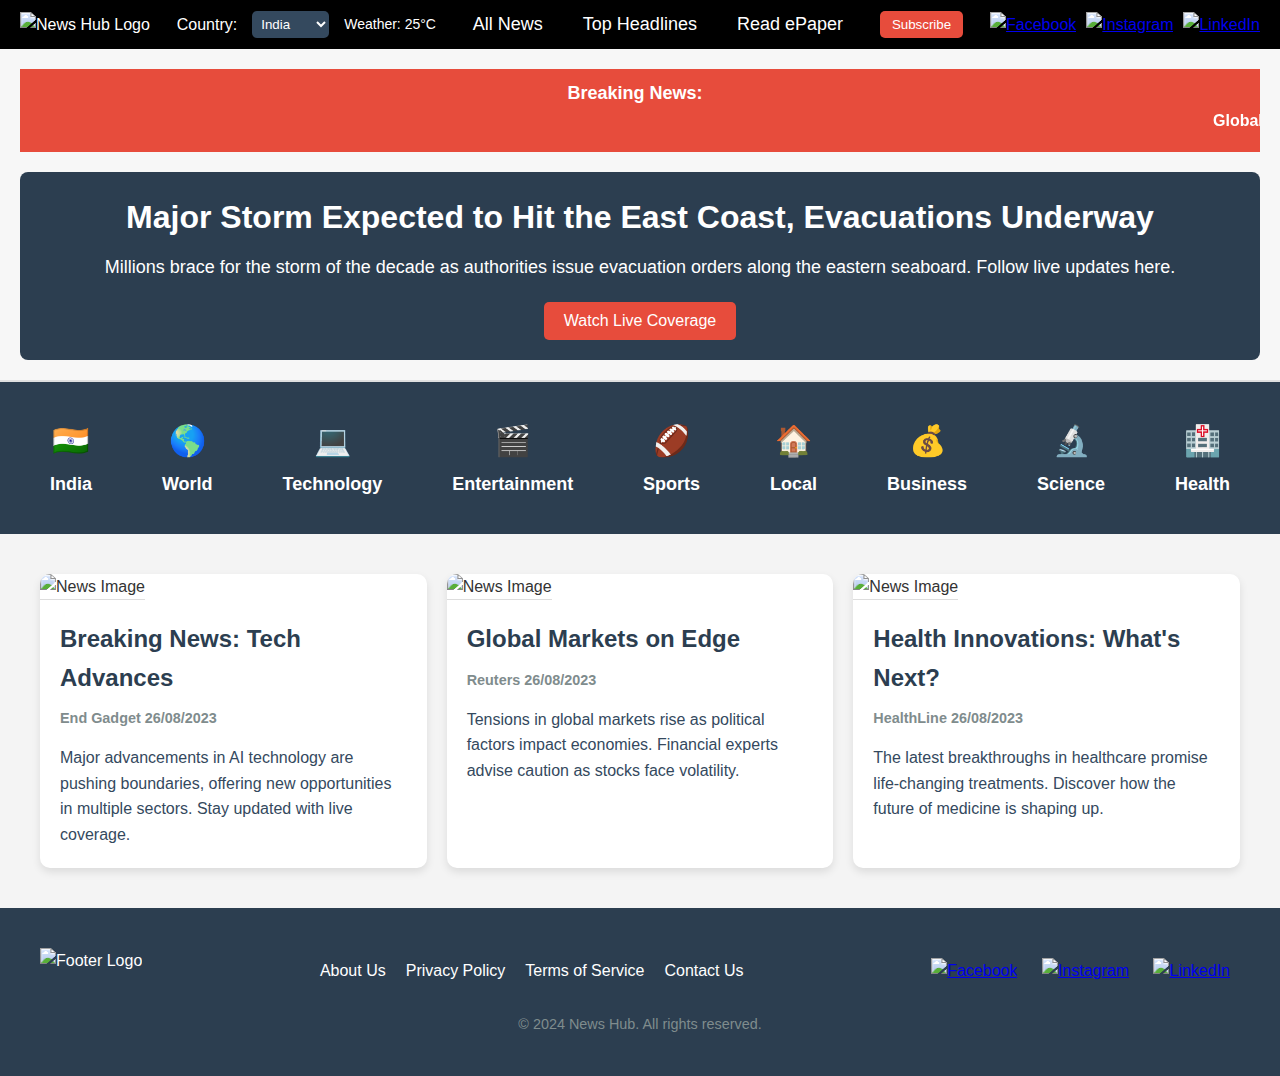
==== index.html @ 766882e4 "Add files via upload" ====
<!DOCTYPE html>
<html lang="en">
  <head>
    <meta charset="UTF-8" />
    <meta name="viewport" content="width=device-width, initial-scale=1.0" />
    <title>News Hub</title>
    <link rel="stylesheet" href="style.css" />
  </head>
  <body>
    <header>
      <nav class="top-nav">
        <!-- Logo -->
        <div id="logo">
          <img src="assets/logo.png" alt="News Hub Logo" />
        </div>

        <!-- Country selection & Weather report -->
        <div class="user-options">
          <label for="country-select">Country:</label>
          <select id="country-select">
            <option value="IN">India</option>
            <option value="US">USA</option>
            <option value="UK">UK</option>
            <option value="CA">Canada</option>
          </select>
          <div id="weather-report">Weather: 25°C</div>
        </div>

        <!-- Center navigation -->
        <div class="center-nav">
          <ul>
            <li><a href="#">All News</a></li>
            <li><a href="#">Top Headlines</a></li>
            <li><a href="#">Read ePaper</a></li>
          </ul>
        </div>

        <!-- Subscribe button -->
        <div class="right-nav">
          <button class="subscribe-btn">Subscribe</button>
        </div>

        <!-- Social media icons -->
        <div class="social-icons">
          <a href="https://www.facebook.com/TimesofIndia?mibextid=ZbWKwL"
            ><img src="assets/facebook.png" alt="Facebook"
          /></a>
          <a
            href="https://www.instagram.com/timesofindia?igsh=MXEzYms4enljZ3I1aA=="
            ><img src="assets/instagram-logo.svg" alt="Instagram"
          /></a>
          <a href="https://www.linkedin.com/company/timesofindia/"
            ><img src="assets/linkedin-logo.svg" alt="LinkedIn"
          /></a>
        </div>
      </nav>
    </header>

    <section class="headline-section">
      <div class="breaking-news">
        <span>Breaking News:</span>
        <marquee behavior="scroll" direction="left"
          >Global markets are on edge as international tensions rise. Stay tuned
          for the latest updates!</marquee
        >
      </div>

      <div class="featured-headline">
        <h1>
          Major Storm Expected to Hit the East Coast, Evacuations Underway
        </h1>
        <p>
          Millions brace for the storm of the decade as authorities issue
          evacuation orders along the eastern seaboard. Follow live updates
          here.
        </p>
        <button class="live-news-btn">Watch Live Coverage</button>
      </div>
    </section>

    <nav class="secondary-nav">
      <ul>
        <li>
          <a href="#"><span class="icon">&#x1F1EE;&#x1F1F3;</span> India</a>
        </li>
        <li>
          <a href="#"><span class="icon">&#x1F30E;</span> World</a>
        </li>
        <li>
          <a href="#"><span class="icon">&#x1F4BB;</span> Technology</a>
        </li>
        <li>
          <a href="#"><span class="icon">&#x1F3AC;</span> Entertainment</a>
        </li>
        <li>
          <a href="#"><span class="icon">&#x1F3C8;</span> Sports</a>
        </li>
        <li>
          <a href="#"><span class="icon">&#x1F3E0;</span> Local</a>
        </li>
        <li>
          <a href="#"><span class="icon">&#x1F4B0;</span> Business</a>
        </li>
        <li>
          <a href="#"><span class="icon">&#x1F52C;</span> Science</a>
        </li>
        <li>
          <a href="#"><span class="icon">&#x1F3E5;</span> Health</a>
        </li>
      </ul>
    </nav>

    <main class="news-section">
      <div class="cards-container">
        <div class="card">
          <div class="card-header">
            <img src="https://via.placeholder.com/400x200" alt="News Image" />
          </div>
          <div class="card-content">
            <h3 class="news-title">Breaking News: Tech Advances</h3>
            <h6 class="news-source">End Gadget 26/08/2023</h6>
            <p class="news-desc">
              Major advancements in AI technology are pushing boundaries,
              offering new opportunities in multiple sectors. Stay updated with
              live coverage.
            </p>
          </div>
        </div>

        <div class="card">
          <div class="card-header">
            <img src="https://via.placeholder.com/400x200" alt="News Image" />
          </div>
          <div class="card-content">
            <h3 class="news-title">Global Markets on Edge</h3>
            <h6 class="news-source">Reuters 26/08/2023</h6>
            <p class="news-desc">
              Tensions in global markets rise as political factors impact
              economies. Financial experts advise caution as stocks face
              volatility.
            </p>
          </div>
        </div>

        <div class="card">
          <div class="card-header">
            <img src="https://via.placeholder.com/400x200" alt="News Image" />
          </div>
          <div class="card-content">
            <h3 class="news-title">Health Innovations: What's Next?</h3>
            <h6 class="news-source">HealthLine 26/08/2023</h6>
            <p class="news-desc">
              The latest breakthroughs in healthcare promise life-changing
              treatments. Discover how the future of medicine is shaping up.
            </p>
          </div>
        </div>
      </div>
    </main>

    <!-- Footer Section -->
    <footer class="footer">
      <div class="footer-content">
        <div class="footer-logo">
          <img src="assets/footer logo.jpg" alt="Footer Logo" />
        </div>

        <div class="footer-links">
          <ul>
            <li><a href="#">About Us</a></li>
            <li><a href="#">Privacy Policy</a></li>
            <li><a href="#">Terms of Service</a></li>
            <li><a href="#">Contact Us</a></li>
          </ul>
        </div>

        <div class="footer-social">
          <a href="https://www.facebook.com/TimesofIndia?mibextid=ZbWKwL"
            ><img src="assets/facebook.png" alt="Facebook"
          /></a>
          <a
            href="https://www.instagram.com/timesofindia?igsh=MXEzYms4enljZ3I1aA=="
            ><img src="assets/instagram-logo.svg" alt="Instagram"
          /></a>
          <a href="https://www.linkedin.com/company/timesofindia/"
            ><img src="assets/linkedin-logo.svg" alt="LinkedIn"
          /></a>
        </div>
      </div>

      <div class="footer-bottom">
        <p>&copy; 2024 News Hub. All rights reserved.</p>
      </div>
    </footer>
  </body>
</html>
---- style.css ----
* {
    margin: 0;
    padding: 0;
    box-sizing: border-box;
}

body {
    font-family: Arial, sans-serif;
    background-color: #f4f4f4;
    color: #333;
    line-height: 1.6;
}
  .top-nav {
    display: flex;
    justify-content: space-between;
    align-items: center;
    background-color: black; /* Dark background for top navbar */
    padding: 10px 20px;
    color: white;
  }
  
  #logo img {
    height: 80px; /* Enlarge the logo */
    width: auto;
  }
  
  /* Country Selection & Weather */
  .user-options {
    display: flex;
    align-items: center;
    gap: 15px;
  }
  
  .user-options select {
    background-color: #34495e;
    color: white;
    border: none;
    padding: 5px;
    border-radius: 5px;
  }
  
  #weather-report {
    font-size: 14px;
  }
  
  /* Center Navigation */
  .center-nav ul {
    display: flex;
    list-style-type: none;
    gap: 20px;
  }
  
  .center-nav ul li a {
    color: white;
    text-decoration: none;
    padding: 5px 10px;
  }
  
  .center-nav ul li a:hover {
    background-color: #1abc9c;
    border-radius: 5px;
  }
  
  /* Subscribe Button */
  .right-nav .subscribe-btn {
    background-color: #e74c3c;
    border: none;
    color: white;
    padding: 6px 12px;
    border-radius: 5px;
    cursor: pointer;
  }
  
  .right-nav .subscribe-btn:hover {
    background-color: #c0392b;
  }
  
  /* Social Media Icons */
  .social-icons {
    display: flex;
    gap: 10px;
  }
  
  .social-icons a img {
    height: 25px;
    width: 25px;
  }
  
  .social-icons a:hover img {
    opacity: 0.8;
  }
  

.center-nav ul {
    list-style: none;
    display: flex;
    gap: 20px;
}

.center-nav ul li a {
    color: white;
    text-decoration: none;
    font-size: 18px;
}

.center-nav ul li a:hover {
    text-decoration: underline;
}

/* Headline Section */
.headline-section {
    padding: 20px;
    background-color: #f7f7f7;
    border-bottom: 2px solid #e0e0e0;
    text-align: center;
}

/* Breaking News Ticker */
.breaking-news {
    background-color: #E74C3C;
    color: white;
    padding: 10px 0;
    font-size: 18px;
    font-weight: bold;
}

.breaking-news span {
    margin-right: 10px;
}

.breaking-news marquee {
    font-size: 16px;
}

/* Featured Headline */
.featured-headline {
    margin-top: 20px;
    padding: 20px;
    background-color: #2C3E50;
    color: white;
    border-radius: 8px;
}

.featured-headline h1 {
    font-size: 32px;
    margin-bottom: 10px;
}

.featured-headline p {
    font-size: 18px;
    margin-bottom: 20px;
}

.live-news-btn {
    background-color: #E74C3C;
    border: none;
    color: white;
    padding: 10px 20px;
    font-size: 16px;
    border-radius: 5px;
    cursor: pointer;
}

.live-news-btn:hover {
    background-color: #C0392B;
}


/* Secondary Navigation */
.secondary-nav {
    background-color: #2C3E50;
    padding: 15px;
    text-align: center;
}

.secondary-nav ul {
    list-style-type: none;
    display: flex;
    justify-content: space-around;
    flex-wrap: wrap; /* Wrap the menu items for responsiveness */
    padding: 0;
    margin: 0;
}

.secondary-nav ul li {
    margin: 10px 20px;
}

.secondary-nav ul li a {
    text-decoration: none;
    color: white;
    font-size: 18px;
    font-weight: bold;
    display: flex;
    flex-direction: column;
    align-items: center;
    transition: color 0.3s ease;
    padding: 10px;
    border-radius: 8px;
}

.secondary-nav ul li a:hover {
    background-color: #34495E;
    color: #1ABC9C;
}

.secondary-nav ul li .icon {
    font-size: 30px;
    margin-bottom: 5px;
}

/* Responsive Styling for Smaller Screens */
@media (max-width: 768px) {
    .secondary-nav ul {
        flex-direction: column;
    }

    .secondary-nav ul li {
        margin: 15px 0;
    }
}


/* News Section */
.news-section {
    padding: 40px;
    background-color: #f4f4f4;
}

.cards-container {
    display: grid;
    grid-template-columns: repeat(auto-fit, minmax(300px, 1fr));
    gap: 20px;
}

.card {
    background-color: white;
    border-radius: 10px;
    overflow: hidden;
    box-shadow: 0 4px 8px rgba(0, 0, 0, 0.1);
    transition: transform 0.3s ease, box-shadow 0.3s ease;
}

.card:hover {
    transform: scale(1.05);
    box-shadow: 0 8px 16px rgba(0, 0, 0, 0.2);
}

.card-header img {
    width: 100%;
    height: auto;
    border-bottom: 1px solid #ddd;
}

.card-content {
    padding: 20px;
}

.news-title {
    font-size: 1.5rem;
    color: #2C3E50;
    margin-bottom: 10px;
}

.news-source {
    font-size: 0.9rem;
    color: #7f8c8d;
    margin-bottom: 15px;
}

.news-desc {
    font-size: 1rem;
    color: #34495e;
}

/* Footer Section */
.footer {
    background-color: #2C3E50;
    color: white;
    padding: 40px 20px;
    text-align: center;
}

.footer-content {
    display: flex;
    flex-wrap: wrap;
    justify-content: space-between;
    align-items: center;
    max-width: 1200px;
    margin: 0 auto;
}

.footer-logo img {
    height: 50px;
    margin-bottom: 20px;
}

.footer-links ul {
    list-style: none;
    padding: 0;
    display: flex;
    gap: 20px;
}

.footer-links ul li a {
    color: white;
    text-decoration: none;
    transition: color 0.3s ease;
}

.footer-links ul li a:hover {
    color: #1ABC9C;
}

.footer-social a img {
    width: 30px;
    margin: 0 10px;
    transition: opacity 0.3s ease;
}

.footer-social a:hover img {
    opacity: 0.7;
}

.footer-bottom {
    margin-top: 20px;
    font-size: 0.9rem;
    color: #7f8c8d;
}

/* Responsive Adjustments */
@media (max-width: 768px) {
    .footer-content {
        flex-direction: column;
    }

    .footer-links ul {
        flex-direction: column;
        gap: 10px;
    }
}
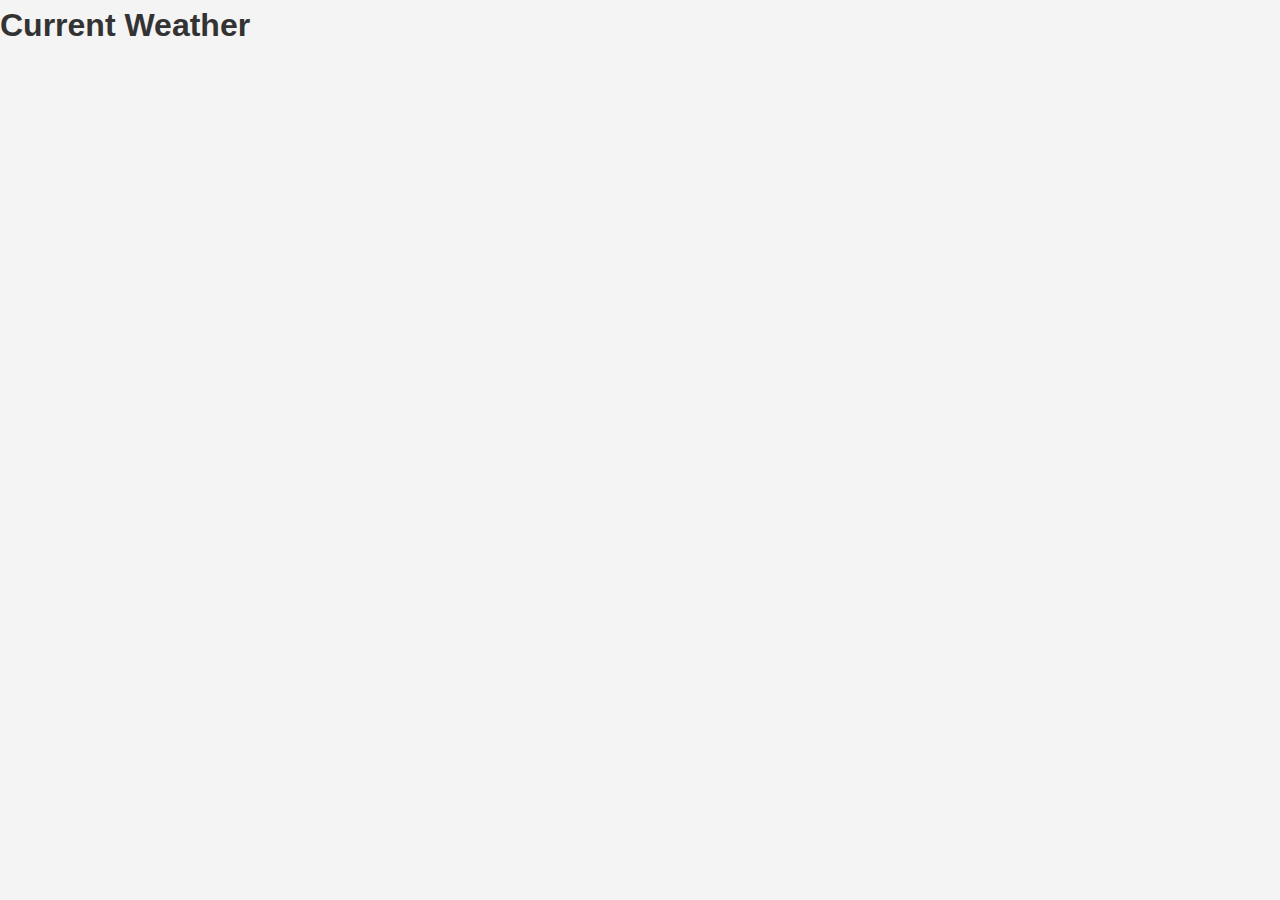
==== commit 091b242a: "Create index.html" ====
--- a/index.html
+++ b/index.html
@@ -1,196 +1,15 @@
-<!DOCTYPE html>
-<html lang="en">
-  <head>
-    <meta charset="UTF-8" />
-    <meta name="viewport" content="width=device-width, initial-scale=1.0" />
-    <title>News Hub</title>
-    <link rel="stylesheet" href="style.css" />
-  </head>
-  <body>
-    <header>
-      <nav class="top-nav">
-        <!-- Logo -->
-        <div id="logo">
-          <img src="assets/logo.png" alt="News Hub Logo" />
-        </div>
-
-        <!-- Country selection & Weather report -->
-        <div class="user-options">
-          <label for="country-select">Country:</label>
-          <select id="country-select">
-            <option value="IN">India</option>
-            <option value="US">USA</option>
-            <option value="UK">UK</option>
-            <option value="CA">Canada</option>
-          </select>
-          <div id="weather-report">Weather: 25°C</div>
-        </div>
-
-        <!-- Center navigation -->
-        <div class="center-nav">
-          <ul>
-            <li><a href="#">All News</a></li>
-            <li><a href="#">Top Headlines</a></li>
-            <li><a href="#">Read ePaper</a></li>
-          </ul>
-        </div>
-
-        <!-- Subscribe button -->
-        <div class="right-nav">
-          <button class="subscribe-btn">Subscribe</button>
-        </div>
-
-        <!-- Social media icons -->
-        <div class="social-icons">
-          <a href="https://www.facebook.com/TimesofIndia?mibextid=ZbWKwL"
-            ><img src="assets/facebook.png" alt="Facebook"
-          /></a>
-          <a
-            href="https://www.instagram.com/timesofindia?igsh=MXEzYms4enljZ3I1aA=="
-            ><img src="assets/instagram-logo.svg" alt="Instagram"
-          /></a>
-          <a href="https://www.linkedin.com/company/timesofindia/"
-            ><img src="assets/linkedin-logo.svg" alt="LinkedIn"
-          /></a>
-        </div>
-      </nav>
-    </header>
-
-    <section class="headline-section">
-      <div class="breaking-news">
-        <span>Breaking News:</span>
-        <marquee behavior="scroll" direction="left"
-          >Global markets are on edge as international tensions rise. Stay tuned
-          for the latest updates!</marquee
-        >
-      </div>
-
-      <div class="featured-headline">
-        <h1>
-          Major Storm Expected to Hit the East Coast, Evacuations Underway
-        </h1>
-        <p>
-          Millions brace for the storm of the decade as authorities issue
-          evacuation orders along the eastern seaboard. Follow live updates
-          here.
-        </p>
-        <button class="live-news-btn">Watch Live Coverage</button>
-      </div>
-    </section>
-
-    <nav class="secondary-nav">
-      <ul>
-        <li>
-          <a href="#"><span class="icon">&#x1F1EE;&#x1F1F3;</span> India</a>
-        </li>
-        <li>
-          <a href="#"><span class="icon">&#x1F30E;</span> World</a>
-        </li>
-        <li>
-          <a href="#"><span class="icon">&#x1F4BB;</span> Technology</a>
-        </li>
-        <li>
-          <a href="#"><span class="icon">&#x1F3AC;</span> Entertainment</a>
-        </li>
-        <li>
-          <a href="#"><span class="icon">&#x1F3C8;</span> Sports</a>
-        </li>
-        <li>
-          <a href="#"><span class="icon">&#x1F3E0;</span> Local</a>
-        </li>
-        <li>
-          <a href="#"><span class="icon">&#x1F4B0;</span> Business</a>
-        </li>
-        <li>
-          <a href="#"><span class="icon">&#x1F52C;</span> Science</a>
-        </li>
-        <li>
-          <a href="#"><span class="icon">&#x1F3E5;</span> Health</a>
-        </li>
-      </ul>
-    </nav>
-
-    <main class="news-section">
-      <div class="cards-container">
-        <div class="card">
-          <div class="card-header">
-            <img src="https://via.placeholder.com/400x200" alt="News Image" />
-          </div>
-          <div class="card-content">
-            <h3 class="news-title">Breaking News: Tech Advances</h3>
-            <h6 class="news-source">End Gadget 26/08/2023</h6>
-            <p class="news-desc">
-              Major advancements in AI technology are pushing boundaries,
-              offering new opportunities in multiple sectors. Stay updated with
-              live coverage.
-            </p>
-          </div>
-        </div>
-
-        <div class="card">
-          <div class="card-header">
-            <img src="https://via.placeholder.com/400x200" alt="News Image" />
-          </div>
-          <div class="card-content">
-            <h3 class="news-title">Global Markets on Edge</h3>
-            <h6 class="news-source">Reuters 26/08/2023</h6>
-            <p class="news-desc">
-              Tensions in global markets rise as political factors impact
-              economies. Financial experts advise caution as stocks face
-              volatility.
-            </p>
-          </div>
-        </div>
-
-        <div class="card">
-          <div class="card-header">
-            <img src="https://via.placeholder.com/400x200" alt="News Image" />
-          </div>
-          <div class="card-content">
-            <h3 class="news-title">Health Innovations: What's Next?</h3>
-            <h6 class="news-source">HealthLine 26/08/2023</h6>
-            <p class="news-desc">
-              The latest breakthroughs in healthcare promise life-changing
-              treatments. Discover how the future of medicine is shaping up.
-            </p>
-          </div>
-        </div>
-      </div>
-    </main>
-
-    <!-- Footer Section -->
-    <footer class="footer">
-      <div class="footer-content">
-        <div class="footer-logo">
-          <img src="assets/footer logo.jpg" alt="Footer Logo" />
-        </div>
-
-        <div class="footer-links">
-          <ul>
-            <li><a href="#">About Us</a></li>
-            <li><a href="#">Privacy Policy</a></li>
-            <li><a href="#">Terms of Service</a></li>
-            <li><a href="#">Contact Us</a></li>
-          </ul>
-        </div>
-
-        <div class="footer-social">
-          <a href="https://www.facebook.com/TimesofIndia?mibextid=ZbWKwL"
-            ><img src="assets/facebook.png" alt="Facebook"
-          /></a>
-          <a
-            href="https://www.instagram.com/timesofindia?igsh=MXEzYms4enljZ3I1aA=="
-            ><img src="assets/instagram-logo.svg" alt="Instagram"
-          /></a>
-          <a href="https://www.linkedin.com/company/timesofindia/"
-            ><img src="assets/linkedin-logo.svg" alt="LinkedIn"
-          /></a>
-        </div>
-      </div>
-
-      <div class="footer-bottom">
-        <p>&copy; 2024 News Hub. All rights reserved.</p>
-      </div>
-    </footer>
-  </body>
-</html>
+<!DOCTYPE html>
+<html lang="en">
+<head>
+    <meta charset="UTF-8">
+    <meta name="viewport" content="width=device-width, initial-scale=1.0">
+    <link rel="stylesheet" href="style.css">
+    <title>Weather App</title>
+</head>
+<body>
+    <h1>Current Weather</h1>
+    <div id="weather-info"></div>
+
+    <script src="weatherapi.js"></script>
+</body>
+</html>
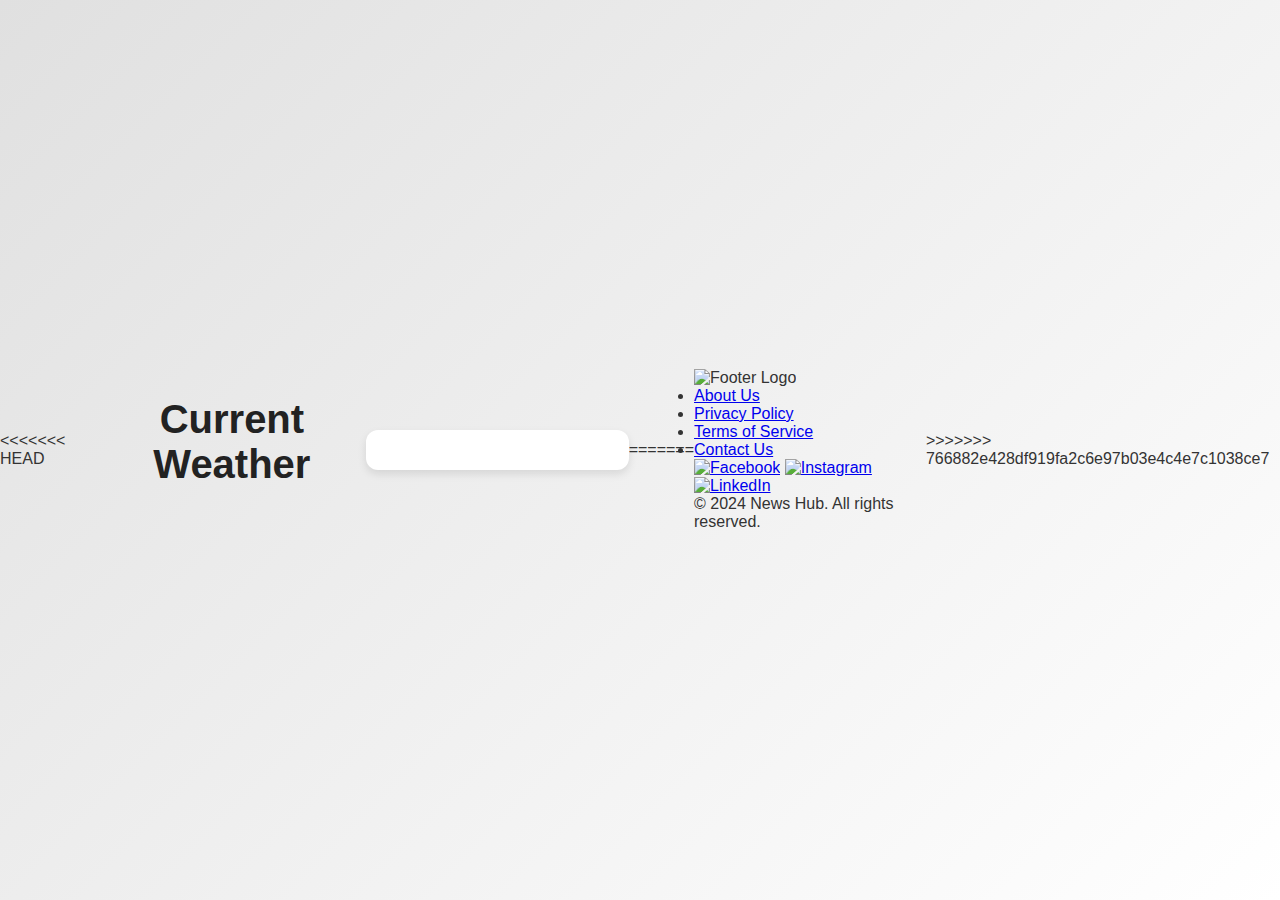
==== commit d88f5d4e: "Update index.html" ====
--- a/index.html
+++ b/index.html
@@ -1,3 +1,4 @@
+<<<<<<< HEAD
 <!DOCTYPE html>
 <html lang="en">
 <head>
@@ -13,3 +14,42 @@
     <script src="weatherapi.js"></script>
 </body>
 </html>
+=======
+
+    <!-- Footer Section -->
+    <footer class="footer">
+      <div class="footer-content">
+        <div class="footer-logo">
+          <img src="assets/footer logo.jpg" alt="Footer Logo" />
+        </div>
+
+        <div class="footer-links">
+          <ul>
+            <li><a href="#">About Us</a></li>
+            <li><a href="#">Privacy Policy</a></li>
+            <li><a href="#">Terms of Service</a></li>
+            <li><a href="#">Contact Us</a></li>
+          </ul>
+        </div>
+
+        <div class="footer-social">
+          <a href="https://www.facebook.com/TimesofIndia?mibextid=ZbWKwL"
+            ><img src="assets/facebook.png" alt="Facebook"
+          /></a>
+          <a
+            href="https://www.instagram.com/timesofindia?igsh=MXEzYms4enljZ3I1aA=="
+            ><img src="assets/instagram-logo.svg" alt="Instagram"
+          /></a>
+          <a href="https://www.linkedin.com/company/timesofindia/"
+            ><img src="assets/linkedin-logo.svg" alt="LinkedIn"
+          /></a>
+        </div>
+      </div>
+
+      <div class="footer-bottom">
+        <p>&copy; 2024 News Hub. All rights reserved.</p>
+      </div>
+    </footer>
+  </body>
+</html>
+>>>>>>> 766882e428df919fa2c6e97b03e4c4e7c1038ce7
--- a/style.css
+++ b/style.css
@@ -1,342 +1,60 @@
-
-* {
-    margin: 0;
-    padding: 0;
-    box-sizing: border-box;
-}
-
-body {
-    font-family: Arial, sans-serif;
-    background-color: #f4f4f4;
-    color: #333;
-    line-height: 1.6;
-}
-  .top-nav {
-    display: flex;
-    justify-content: space-between;
-    align-items: center;
-    background-color: black; /* Dark background for top navbar */
-    padding: 10px 20px;
-    color: white;
-  }
-  
-  #logo img {
-    height: 80px; /* Enlarge the logo */
-    width: auto;
-  }
-  
-  /* Country Selection & Weather */
-  .user-options {
-    display: flex;
-    align-items: center;
-    gap: 15px;
-  }
-  
-  .user-options select {
-    background-color: #34495e;
-    color: white;
-    border: none;
-    padding: 5px;
-    border-radius: 5px;
-  }
-  
-  #weather-report {
-    font-size: 14px;
-  }
-  
-  /* Center Navigation */
-  .center-nav ul {
-    display: flex;
-    list-style-type: none;
-    gap: 20px;
-  }
-  
-  .center-nav ul li a {
-    color: white;
-    text-decoration: none;
-    padding: 5px 10px;
-  }
-  
-  .center-nav ul li a:hover {
-    background-color: #1abc9c;
-    border-radius: 5px;
-  }
-  
-  /* Subscribe Button */
-  .right-nav .subscribe-btn {
-    background-color: #e74c3c;
-    border: none;
-    color: white;
-    padding: 6px 12px;
-    border-radius: 5px;
-    cursor: pointer;
-  }
-  
-  .right-nav .subscribe-btn:hover {
-    background-color: #c0392b;
-  }
-  
-  /* Social Media Icons */
-  .social-icons {
-    display: flex;
-    gap: 10px;
-  }
-  
-  .social-icons a img {
-    height: 25px;
-    width: 25px;
-  }
-  
-  .social-icons a:hover img {
-    opacity: 0.8;
-  }
-  
-
-.center-nav ul {
-    list-style: none;
-    display: flex;
-    gap: 20px;
-}
-
-.center-nav ul li a {
-    color: white;
-    text-decoration: none;
-    font-size: 18px;
-}
-
-.center-nav ul li a:hover {
-    text-decoration: underline;
-}
-
-/* Headline Section */
-.headline-section {
-    padding: 20px;
-    background-color: #f7f7f7;
-    border-bottom: 2px solid #e0e0e0;
-    text-align: center;
-}
-
-/* Breaking News Ticker */
-.breaking-news {
-    background-color: #E74C3C;
-    color: white;
-    padding: 10px 0;
-    font-size: 18px;
-    font-weight: bold;
-}
-
-.breaking-news span {
-    margin-right: 10px;
-}
-
-.breaking-news marquee {
-    font-size: 16px;
-}
-
-/* Featured Headline */
-.featured-headline {
-    margin-top: 20px;
-    padding: 20px;
-    background-color: #2C3E50;
-    color: white;
-    border-radius: 8px;
-}
-
-.featured-headline h1 {
-    font-size: 32px;
-    margin-bottom: 10px;
-}
-
-.featured-headline p {
-    font-size: 18px;
-    margin-bottom: 20px;
-}
-
-.live-news-btn {
-    background-color: #E74C3C;
-    border: none;
-    color: white;
-    padding: 10px 20px;
-    font-size: 16px;
-    border-radius: 5px;
-    cursor: pointer;
-}
-
-.live-news-btn:hover {
-    background-color: #C0392B;
-}
-
-
-/* Secondary Navigation */
-.secondary-nav {
-    background-color: #2C3E50;
-    padding: 15px;
-    text-align: center;
-}
-
-.secondary-nav ul {
-    list-style-type: none;
-    display: flex;
-    justify-content: space-around;
-    flex-wrap: wrap; /* Wrap the menu items for responsiveness */
-    padding: 0;
-    margin: 0;
-}
-
-.secondary-nav ul li {
-    margin: 10px 20px;
-}
-
-.secondary-nav ul li a {
-    text-decoration: none;
-    color: white;
-    font-size: 18px;
-    font-weight: bold;
-    display: flex;
-    flex-direction: column;
-    align-items: center;
-    transition: color 0.3s ease;
-    padding: 10px;
-    border-radius: 8px;
-}
-
-.secondary-nav ul li a:hover {
-    background-color: #34495E;
-    color: #1ABC9C;
-}
-
-.secondary-nav ul li .icon {
-    font-size: 30px;
-    margin-bottom: 5px;
-}
-
-/* Responsive Styling for Smaller Screens */
-@media (max-width: 768px) {
-    .secondary-nav ul {
-        flex-direction: column;
-    }
-
-    .secondary-nav ul li {
-        margin: 15px 0;
-    }
-}
-
-
-/* News Section */
-.news-section {
-    padding: 40px;
-    background-color: #f4f4f4;
-}
-
-.cards-container {
-    display: grid;
-    grid-template-columns: repeat(auto-fit, minmax(300px, 1fr));
-    gap: 20px;
-}
-
-.card {
-    background-color: white;
-    border-radius: 10px;
-    overflow: hidden;
-    box-shadow: 0 4px 8px rgba(0, 0, 0, 0.1);
-    transition: transform 0.3s ease, box-shadow 0.3s ease;
-}
-
-.card:hover {
-    transform: scale(1.05);
-    box-shadow: 0 8px 16px rgba(0, 0, 0, 0.2);
-}
-
-.card-header img {
-    width: 100%;
-    height: auto;
-    border-bottom: 1px solid #ddd;
-}
-
-.card-content {
-    padding: 20px;
-}
-
-.news-title {
-    font-size: 1.5rem;
-    color: #2C3E50;
-    margin-bottom: 10px;
-}
-
-.news-source {
-    font-size: 0.9rem;
-    color: #7f8c8d;
-    margin-bottom: 15px;
-}
-
-.news-desc {
-    font-size: 1rem;
-    color: #34495e;
-}
-
-/* Footer Section */
-.footer {
-    background-color: #2C3E50;
-    color: white;
-    padding: 40px 20px;
-    text-align: center;
-}
-
-.footer-content {
-    display: flex;
-    flex-wrap: wrap;
-    justify-content: space-between;
-    align-items: center;
-    max-width: 1200px;
-    margin: 0 auto;
-}
-
-.footer-logo img {
-    height: 50px;
-    margin-bottom: 20px;
-}
-
-.footer-links ul {
-    list-style: none;
-    padding: 0;
-    display: flex;
-    gap: 20px;
-}
-
-.footer-links ul li a {
-    color: white;
-    text-decoration: none;
-    transition: color 0.3s ease;
-}
-
-.footer-links ul li a:hover {
-    color: #1ABC9C;
-}
-
-.footer-social a img {
-    width: 30px;
-    margin: 0 10px;
-    transition: opacity 0.3s ease;
-}
-
-.footer-social a:hover img {
-    opacity: 0.7;
-}
-
-.footer-bottom {
-    margin-top: 20px;
-    font-size: 0.9rem;
-    color: #7f8c8d;
-}
-
-/* Responsive Adjustments */
-@media (max-width: 768px) {
-    .footer-content {
-        flex-direction: column;
-    }
-
-    .footer-links ul {
-        flex-direction: column;
-        gap: 10px;
-    }
-}
+* {
+    margin: 0;
+    padding: 0;
+    box-sizing: border-box;
+}
+
+body {
+    font-family: 'Arial', sans-serif;
+    background-color: #f5f5f5; 
+    color: #333;
+    display: flex;
+    justify-content: center;
+    align-items: center;
+    min-height: 100vh;
+    margin: 0;
+}
+
+h1 {
+    font-size: 2.5rem;
+    text-align: center;
+    margin-bottom: 1rem;
+    color: #222; 
+}
+
+#weather-info {
+    background-color: #fff;
+    padding: 20px;
+    border-radius: 12px;
+    box-shadow: 0 4px 8px rgba(0, 0, 0, 0.1); 
+    text-align: center;
+    width: 300px;
+}
+
+#weather-info h2 {
+    font-size: 1.8rem;
+    color: #111; 
+    margin-bottom: 10px;
+}
+
+#weather-info p {
+    font-size: 1.2rem;
+    margin-bottom: 8px;
+    color: #555; 
+}
+
+#weather-info p:last-child {
+    margin-bottom: 0;
+}
+
+body::before {
+    content: '';
+    position: absolute;
+    top: 0;
+    left: 0;
+    width: 100%;
+    height: 100%;
+    background: linear-gradient(135deg, #e0e0e0, #fff);
+    z-index: -1;
+}
+
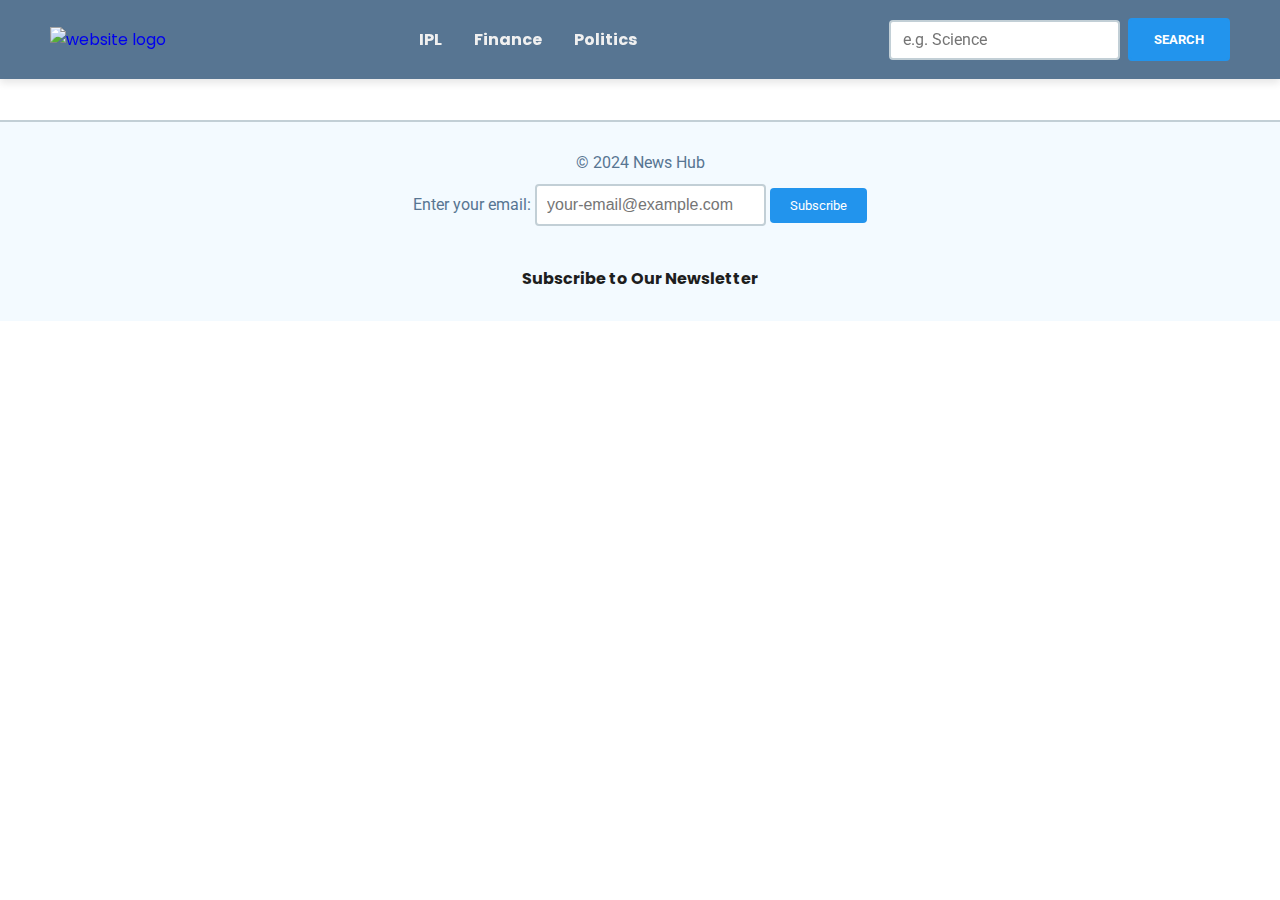
==== commit 585299c3: "Add files via upload" ====
--- a/index.html
+++ b/index.html
@@ -1,55 +1,103 @@
-<<<<<<< HEAD
-<!DOCTYPE html>
-<html lang="en">
-<head>
-    <meta charset="UTF-8">
-    <meta name="viewport" content="width=device-width, initial-scale=1.0">
-    <link rel="stylesheet" href="style.css">
-    <title>Weather App</title>
-</head>
-<body>
-    <h1>Current Weather</h1>
-    <div id="weather-info"></div>
-
-    <script src="weatherapi.js"></script>
-</body>
-</html>
-=======
-
-    <!-- Footer Section -->
-    <footer class="footer">
-      <div class="footer-content">
-        <div class="footer-logo">
-          <img src="assets/footer logo.jpg" alt="Footer Logo" />
-        </div>
-
-        <div class="footer-links">
-          <ul>
-            <li><a href="#">About Us</a></li>
-            <li><a href="#">Privacy Policy</a></li>
-            <li><a href="#">Terms of Service</a></li>
-            <li><a href="#">Contact Us</a></li>
-          </ul>
-        </div>
-
-        <div class="footer-social">
-          <a href="https://www.facebook.com/TimesofIndia?mibextid=ZbWKwL"
-            ><img src="assets/facebook.png" alt="Facebook"
-          /></a>
-          <a
-            href="https://www.instagram.com/timesofindia?igsh=MXEzYms4enljZ3I1aA=="
-            ><img src="assets/instagram-logo.svg" alt="Instagram"
-          /></a>
-          <a href="https://www.linkedin.com/company/timesofindia/"
-            ><img src="assets/linkedin-logo.svg" alt="LinkedIn"
-          /></a>
-        </div>
-      </div>
-
-      <div class="footer-bottom">
-        <p>&copy; 2024 News Hub. All rights reserved.</p>
-      </div>
-    </footer>
-  </body>
-</html>
->>>>>>> 766882e428df919fa2c6e97b03e4c4e7c1038ce7
+<!DOCTYPE html>
+<html lang="en">
+  <head>
+    <meta charset="UTF-8" />
+    <meta http-equiv="X-UA-Compatible" content="IE=edge" />
+    <meta name="viewport" content="width=device-width, initial-scale=1.0" />
+    <title>News Hub</title>
+    <link rel="stylesheet" href="style.css" />
+  </head>
+  <body>
+    <nav>
+      <div class="main-nav container flex">
+        <a href="#" onclick="reload()" class="company-logo">
+          <img src="logo.png" alt="website logo" />
+        </a>
+        <div class="nav-links">
+          <ul class="flex">
+            <li
+              class="hover-link nav-item"
+              id="ipl"
+              onclick="onNavItemClick('ipl')"
+            >
+              IPL
+            </li>
+            <li
+              class="hover-link nav-item"
+              id="finance"
+              onclick="onNavItemClick('finance')"
+            >
+              Finance
+            </li>
+            <li
+              class="hover-link nav-item"
+              id="politics"
+              onclick="onNavItemClick('politics')"
+            >
+              Politics
+            </li>
+          </ul>
+        </div>
+        <div class="search-bar flex">
+          <input
+            id="search-text"
+            type="text"
+            class="news-input"
+            placeholder="e.g. Science"
+          />
+          <button id="search-button" class="search-button">Search</button>
+        </div>
+      </div>
+    </nav>
+
+    <main>
+      <div class="cards-container container flex" id="cards-container"></div>
+    </main>
+
+    <template id="template-news-card">
+      <div class="card">
+        <div class="card-header">
+          <img
+            src="https://via.placeholder.com/400x200"
+            alt="news-image"
+            id="news-img"
+          />
+        </div>
+        <div class="card-content">
+          <h3 id="news-title">This is the Title</h3>
+          <h6 class="news-source" id="news-source">End Gadget 26/08/2023</h6>
+          <p class="news-desc" id="news-desc">
+            Lorem, ipsum dolor sit amet consectetur adipisicing elit. Recusandae
+            saepe quis voluptatum quisquam vitae doloremque facilis molestias
+            quae ratione cumque!
+          </p>
+        </div>
+      </div>
+    </template>
+
+    <footer>
+      <div class="footer-container">
+        <div class="footer-content">
+          <div class="footer-info">
+            <p>&copy; 2024 News Hub</p>
+            <p>
+              <label for="email-input">Enter your email:</label>
+              <input
+                type="email"
+                id="email-input"
+                placeholder="your-email@example.com"
+              />
+              <button id="subscribe-button">Subscribe</button>
+            </p>
+          </div>
+          <div class="footer-subscribe">
+            <h4>Subscribe to Our Newsletter</h4>
+          </div>
+        </div>
+      </div>
+    </footer>
+
+    <script src="script.js"></script>
+  </body>
+</html>
+ 
--- a/style.css
+++ b/style.css
@@ -1,60 +1,291 @@
-* {
-    margin: 0;
-    padding: 0;
-    box-sizing: border-box;
-}
-
-body {
-    font-family: 'Arial', sans-serif;
-    background-color: #f5f5f5; 
-    color: #333;
-    display: flex;
-    justify-content: center;
-    align-items: center;
-    min-height: 100vh;
-    margin: 0;
-}
-
-h1 {
-    font-size: 2.5rem;
-    text-align: center;
-    margin-bottom: 1rem;
-    color: #222; 
-}
-
-#weather-info {
-    background-color: #fff;
-    padding: 20px;
-    border-radius: 12px;
-    box-shadow: 0 4px 8px rgba(0, 0, 0, 0.1); 
-    text-align: center;
-    width: 300px;
-}
-
-#weather-info h2 {
-    font-size: 1.8rem;
-    color: #111; 
-    margin-bottom: 10px;
-}
-
-#weather-info p {
-    font-size: 1.2rem;
-    margin-bottom: 8px;
-    color: #555; 
-}
-
-#weather-info p:last-child {
-    margin-bottom: 0;
-}
-
-body::before {
-    content: '';
-    position: absolute;
-    top: 0;
-    left: 0;
-    width: 100%;
-    height: 100%;
-    background: linear-gradient(135deg, #e0e0e0, #fff);
-    z-index: -1;
-}
-
+@import url("https://fonts.googleapis.com/css2?family=Poppins:wght@500&family=Roboto:wght@500&display=swap");
+
+* {
+    padding: 0;
+    margin: 0;
+    box-sizing: border-box;
+}
+
+
+
+:root {
+    --primary-text-color: #183b56;
+    --secondary-text-color: #577592;
+    --accent-color: #2294ed;
+    --accent-color-dark: #1d69a3;
+    
+    /* Derived colors */
+    --accent-color-light: rgba(var(--accent-color-rgb), 0.2);
+    --text-light: #f0f0f0;
+    --text-dark: #333;
+
+    /* Dynamic color adjustments */
+    --background-color: hsl(200, 50%, 95%);
+    --border-color: hsl(200, 20%, 80%);
+}
+
+body {
+    font-family: "Poppins", sans-serif;
+    color: var(--primary-text-color);
+}
+
+p {
+    font-family: "Roboto", sans-serif;
+    color: var(--secondary-text-color);
+    line-height: 1.4rem;
+}
+
+a {
+    text-decoration: none;
+}
+
+ul {
+    list-style: none;
+}
+
+.flex {
+    display: flex;
+    align-items: center;
+}
+
+.container {
+    max-width: 1180px;
+    margin-inline: auto;
+    overflow: hidden;
+}
+
+/* Navbar Container */
+nav {
+    background-color: var(--secondary-text-color); /* Orange Background */
+    box-shadow: 0 4px 8px rgba(0, 0, 0, 0.1); /* Softer shadow */
+    position: fixed;
+    top: 0;
+    z-index: 99;
+    left: 0;
+    right: 0;
+    padding: 10px 20px; /* Adjusted padding for better spacing */
+}
+
+/* Main Navigation */
+.main-nav {
+    display: flex;
+    justify-content: space-between;
+    align-items: center;
+    padding-block: 8px;
+}
+
+/* Company Logo */
+.company-logo img {
+    width: 120px;
+}
+
+/* Navbar Links */
+.nav-links ul {
+    display: flex;
+    gap: 16px;
+    margin: 0;
+    padding: 0;
+}
+
+.nav-item {
+    font-weight: bold;
+    color: var(--text-light); /* White Text */
+    padding: 8px 12px; /* Add padding for better click area */
+    border-radius: 4px; /* Rounded corners */
+}
+
+.nav-item:hover {
+    color: var(--accent-color); /* Blue on Hover */
+    background-color: var(--secondary-text-color); /* Orange Background on Hover */
+    transition: background-color 0.3s ease, color 0.3s ease;
+}
+
+.nav-item.active {
+    color: var(--error-color); /* Red for Active Nav Items */
+    background-color: var(--accent-color); /* Blue Background for Active Item */
+}
+
+/* Hover Link Styles */
+.hover-link {
+    cursor: pointer;
+    color: var(--text-light); /* White Text Color */
+    transition: color 0.3s ease, background-color 0.3s ease;
+    padding: 8px;
+    border-radius: 4px; /* Rounded corners */
+}
+
+.hover-link:hover {
+    color: var(--accent-color); /* Blue on Hover */
+    background-color: var(--secondary-text-color); /* Orange Background on Hover */
+}
+
+.hover-link:active {
+    color: var(--error-color); /* Red when Active */
+}
+
+/* Search Bar Styles */
+/* Search Bar */
+.search-bar {
+    display: flex;
+    align-items: center;
+    gap: 8px;
+}
+
+
+/* News Input */
+.news-input {
+    flex: 1; /* Allows the input to take up available space */
+    height: 40px; /* Increased height for better visibility */
+    padding-inline: 12px;
+    border-radius: 4px;
+    border: 2px solid var(--border-color); /* Light Grey Border */
+    font-family: "Roboto", sans-serif;
+    font-size: 16px; /* Larger font size for better readability */
+    transition: border-color 0.3s ease;
+}
+
+.news-input:focus {
+    border-color: var(--accent-color); /* Blue Border on Focus */
+    outline: none; /* Remove default outline */
+}
+
+/* Search Button */
+.search-button {
+    background-color: var(--accent-color); /* Blue Background */
+    color: white;
+    padding: 12px 24px;
+    border: 2px solid var(--accent-color); /* Blue Border */
+    border-radius: 4px;
+    cursor: pointer;
+    font-family: "Roboto", sans-serif;
+    font-weight: bold;
+    text-transform: uppercase; /* Uppercase text for emphasis */
+    transition: background-color 0.3s ease, color 0.3s ease, box-shadow 0.3s ease, transform 0.3s ease;
+    flex-shrink: 0; /* Prevent shrinking */
+}
+
+/* Hover State */
+.search-button:hover {
+    background-color: var(--accent-color-dark); /* Darker Blue Background on Hover */
+    color: white; /* White Text on Hover */
+    border-color: var(--accent-color-dark); /* Darker Blue Border on Hover */
+    box-shadow: 0 4px 8px rgba(0, 0, 0, 0.2); /* Soft shadow on hover */
+    transform: scale(1.05); /* Slightly enlarge the button on hover */
+}
+
+/* Active State */
+.search-button:active {
+    background-color: var(--error-color); /* Red Background on Click */
+    color: white; /* White Text on Click */
+    border-color: var(--error-color); /* Red Border on Click */
+    box-shadow: 0 2px 4px rgba(0, 0, 0, 0.2); /* Slightly smaller shadow on click */
+    transform: scale(0.98); /* Slightly shrink the button on click */
+}
+
+
+
+main {
+    padding-block: 20px;
+    margin-top: 80px;
+}
+
+.cards-container {
+    justify-content: space-between;
+    flex-wrap: wrap;
+    row-gap: 20px;
+    align-items: start;
+}
+
+.card {
+    width: 360px;
+    min-height: 400px;
+    box-shadow: 0 0 4px #d4ecff;
+    border-radius: 4px;
+    cursor: pointer;
+    background-color: #fff;
+    overflow: hidden;
+    transition: all 0.3s ease;
+}
+
+.card:hover {
+    box-shadow: 1px 1px 8px #d4ecff;
+    background-color: #f9fdff;
+    transform: translateY(-2px);
+}
+
+.card-header img {
+    width: 100%;
+    height: 180px;
+    object-fit: cover;
+}
+
+.card-content {
+    padding: 12px;
+}
+
+.news-source {
+    margin-block: 12px;
+}
+
+/* Footer Styling */
+footer {
+    background-color: #f3faff; /* Light Blue Background */
+    color: #1e1e1e; /* Dark Text Color */
+    padding: 20px;
+    text-align: center;
+    border-top: 2px solid var(--border-color);
+}
+
+.footer-container {
+    max-width: 1200px;
+    margin: auto;
+}
+
+.footer-content {
+    display: flex;
+    flex-direction: column;
+    gap: 20px;
+}
+
+.footer-info p {
+    margin: 10px 0;
+}
+
+.footer-info input {
+    padding: 10px;
+    border-radius: 4px;
+    border: 2px solid var(--border-color);
+    font-size: 16px;
+}
+
+.footer-info button {
+    background-color: var(--accent-color);
+    color: white;
+    padding: 10px 20px;
+    border: none;
+    border-radius: 4px;
+    cursor: pointer;
+    font-family: "Roboto", sans-serif;
+    transition: background-color 0.3s ease;
+}
+
+.footer-info button:hover {
+    background-color: var(--accent-color-dark);
+}
+
+.footer-subscribe h4 {
+    margin: 10px 0;
+}
+
+.footer-subscribe button {
+    background-color: var(--secondary-text-color); /* Orange Background */
+    color: white;
+    padding: 10px 20px;
+    border: none;
+    border-radius: 4px;
+    cursor: pointer;
+    font-family: "Roboto", sans-serif;
+    transition: background-color 0.3s ease;
+}
+
+
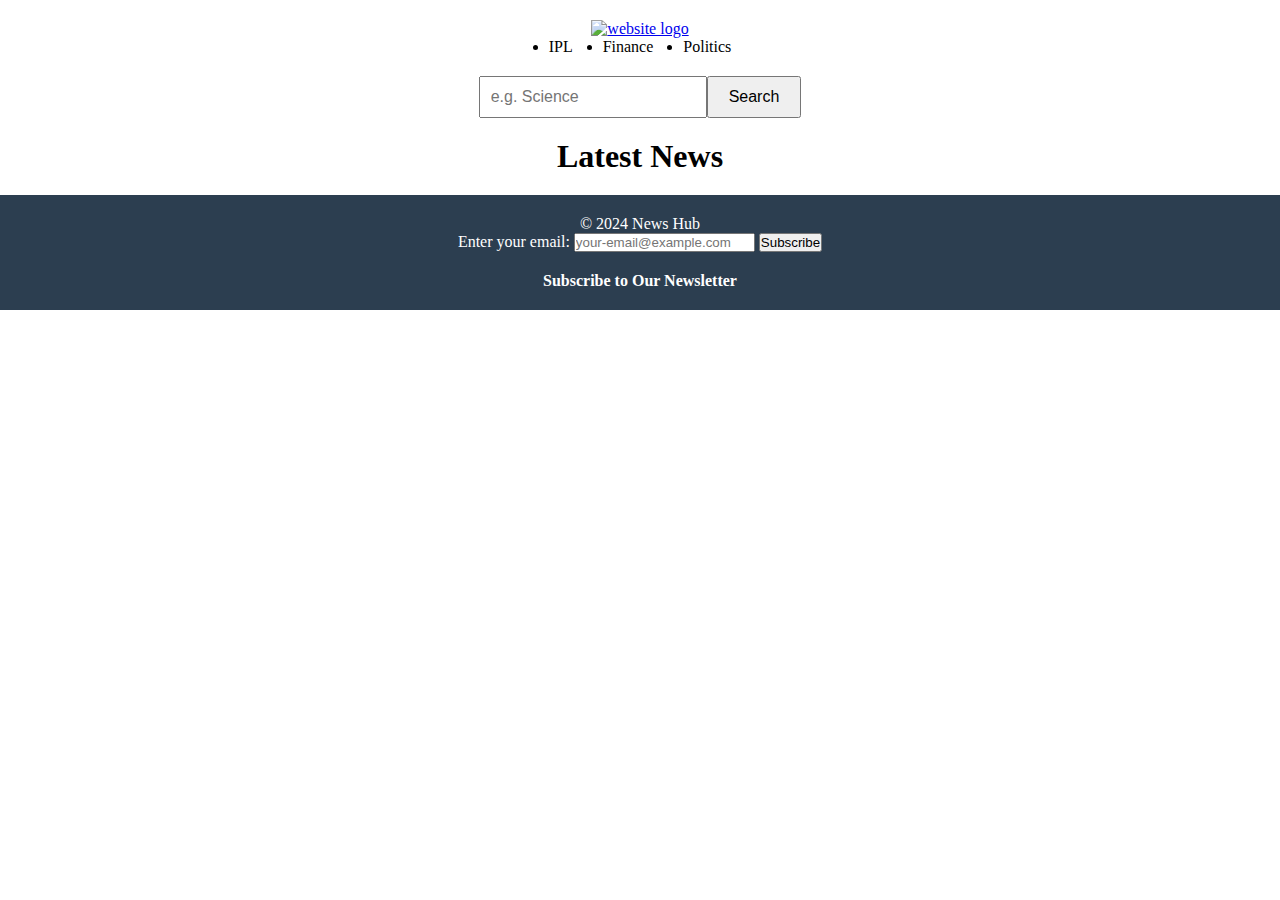
==== commit 7e44a631: "layout change" ====
--- a/index.html
+++ b/index.html
@@ -1,103 +1,72 @@
 <!DOCTYPE html>
 <html lang="en">
-  <head>
+<head>
     <meta charset="UTF-8" />
     <meta http-equiv="X-UA-Compatible" content="IE=edge" />
     <meta name="viewport" content="width=device-width, initial-scale=1.0" />
     <title>News Hub</title>
     <link rel="stylesheet" href="style.css" />
-  </head>
-  <body>
+</head>
+<body>
     <nav>
-      <div class="main-nav container flex">
-        <a href="#" onclick="reload()" class="company-logo">
-          <img src="logo.png" alt="website logo" />
-        </a>
-        <div class="nav-links">
-          <ul class="flex">
-            <li
-              class="hover-link nav-item"
-              id="ipl"
-              onclick="onNavItemClick('ipl')"
-            >
-              IPL
-            </li>
-            <li
-              class="hover-link nav-item"
-              id="finance"
-              onclick="onNavItemClick('finance')"
-            >
-              Finance
-            </li>
-            <li
-              class="hover-link nav-item"
-              id="politics"
-              onclick="onNavItemClick('politics')"
-            >
-              Politics
-            </li>
-          </ul>
+        <div class="main-nav container flex">
+            <div class="header">
+                <a href="#" onclick="reload()" class="company-logo">
+                    <img src="logo.png" alt="website logo" class="logo" />
+                </a>
+                <div class="nav-links">
+                    <ul class="flex">
+                        <li class="hover-link nav-item" id="ipl" onclick="onNavItemClick('ipl')">IPL</li>
+                        <li class="hover-link nav-item" id="finance" onclick="onNavItemClick('finance')">Finance</li>
+                        <li class="hover-link nav-item" id="politics" onclick="onNavItemClick('politics')">Politics</li>
+                    </ul>
+                </div>
+                <div class="search-bar flex">
+                    <input id="search-text" type="text" class="news-input" placeholder="e.g. Science" />
+                    <button id="search-button" class="search-button">Search</button>
+                </div>
+            </div>
         </div>
-        <div class="search-bar flex">
-          <input
-            id="search-text"
-            type="text"
-            class="news-input"
-            placeholder="e.g. Science"
-          />
-          <button id="search-button" class="search-button">Search</button>
-        </div>
-      </div>
     </nav>
 
     <main>
-      <div class="cards-container container flex" id="cards-container"></div>
+        <h1 class="news-heading">Latest News</h1>
+        <div class="cards-container container flex" id="cards-container"></div>
     </main>
 
     <template id="template-news-card">
-      <div class="card">
-        <div class="card-header">
-          <img
-            src="https://via.placeholder.com/400x200"
-            alt="news-image"
-            id="news-img"
-          />
+        <div class="card">
+            <div class="card-image">
+                <img src="https://via.placeholder.com/150" alt="news-image" id="news-img" />
+            </div>
+            <div class="card-description">
+                <h3 id="news-title">This is the Title</h3>
+                <h6 class="news-source" id="news-source">End Gadget 26/08/2023</h6>
+                <p class="news-desc" id="news-desc">
+                    Lorem ipsum dolor sit amet consectetur adipisicing elit. Recusandae saepe quis voluptatum.
+                </p>
+            </div>
         </div>
-        <div class="card-content">
-          <h3 id="news-title">This is the Title</h3>
-          <h6 class="news-source" id="news-source">End Gadget 26/08/2023</h6>
-          <p class="news-desc" id="news-desc">
-            Lorem, ipsum dolor sit amet consectetur adipisicing elit. Recusandae
-            saepe quis voluptatum quisquam vitae doloremque facilis molestias
-            quae ratione cumque!
-          </p>
-        </div>
-      </div>
     </template>
 
     <footer>
-      <div class="footer-container">
-        <div class="footer-content">
-          <div class="footer-info">
-            <p>&copy; 2024 News Hub</p>
-            <p>
-              <label for="email-input">Enter your email:</label>
-              <input
-                type="email"
-                id="email-input"
-                placeholder="your-email@example.com"
-              />
-              <button id="subscribe-button">Subscribe</button>
-            </p>
-          </div>
-          <div class="footer-subscribe">
-            <h4>Subscribe to Our Newsletter</h4>
-          </div>
+        <div class="footer-container">
+            <div class="footer-content">
+                <div class="footer-info">
+                    <p>&copy; 2024 News Hub</p>
+                    <p>
+                        <label for="email-input">Enter your email:</label>
+                        <input type="email" id="email-input" placeholder="your-email@example.com" />
+                        <button id="subscribe-button">Subscribe</button>
+                    </p>
+                </div>
+                <div class="footer-subscribe">
+                    <h4>Subscribe to Our Newsletter</h4>
+                </div>
+            </div>
         </div>
-      </div>
     </footer>
 
     <script src="script.js"></script>
-  </body>
+</body>
 </html>
- 
--- a/style.css
+++ b/style.css
@@ -1,291 +1,211 @@
-@import url("https://fonts.googleapis.com/css2?family=Poppins:wght@500&family=Roboto:wght@500&display=swap");
-
+/* General reset */
 * {
-    padding: 0;
-    margin: 0;
-    box-sizing: border-box;
-}
-
-
-
-:root {
-    --primary-text-color: #183b56;
-    --secondary-text-color: #577592;
-    --accent-color: #2294ed;
-    --accent-color-dark: #1d69a3;
-    
-    /* Derived colors */
-    --accent-color-light: rgba(var(--accent-color-rgb), 0.2);
-    --text-light: #f0f0f0;
-    --text-dark: #333;
-
-    /* Dynamic color adjustments */
-    --background-color: hsl(200, 50%, 95%);
-    --border-color: hsl(200, 20%, 80%);
-}
-
-body {
-    font-family: "Poppins", sans-serif;
-    color: var(--primary-text-color);
-}
-
-p {
-    font-family: "Roboto", sans-serif;
-    color: var(--secondary-text-color);
-    line-height: 1.4rem;
-}
-
-a {
-    text-decoration: none;
-}
-
-ul {
-    list-style: none;
-}
-
-.flex {
-    display: flex;
-    align-items: center;
-}
-
-.container {
-    max-width: 1180px;
-    margin-inline: auto;
-    overflow: hidden;
-}
-
-/* Navbar Container */
-nav {
-    background-color: var(--secondary-text-color); /* Orange Background */
-    box-shadow: 0 4px 8px rgba(0, 0, 0, 0.1); /* Softer shadow */
-    position: fixed;
-    top: 0;
-    z-index: 99;
-    left: 0;
-    right: 0;
-    padding: 10px 20px; /* Adjusted padding for better spacing */
-}
-
-/* Main Navigation */
-.main-nav {
-    display: flex;
-    justify-content: space-between;
-    align-items: center;
-    padding-block: 8px;
-}
-
-/* Company Logo */
-.company-logo img {
-    width: 120px;
-}
-
-/* Navbar Links */
-.nav-links ul {
-    display: flex;
-    gap: 16px;
     margin: 0;
     padding: 0;
+    box-sizing: border-box;
+}
+
+/* Flex utilities */
+.flex {
+    display: flex;
+    align-items: center;
+    justify-content: center;
+}
+
+/* Container */
+.container {
+    width: 90%;
+    margin: 0 auto;
+}
+
+/* Header and logo styles */
+.header {
+    text-align: center;
+    margin-top: 20px;
+}
+
+.logo {
+    width: 150px;
+    height: auto;
+}
+
+/* Navigation styles */
+.nav-links {
+    list-style: none;
+    display: flex;
+    justify-content: center;
+    margin-bottom: 20px;
 }
 
 .nav-item {
-    font-weight: bold;
-    color: var(--text-light); /* White Text */
-    padding: 8px 12px; /* Add padding for better click area */
-    border-radius: 4px; /* Rounded corners */
-}
-
-.nav-item:hover {
-    color: var(--accent-color); /* Blue on Hover */
-    background-color: var(--secondary-text-color); /* Orange Background on Hover */
-    transition: background-color 0.3s ease, color 0.3s ease;
-}
-
-.nav-item.active {
-    color: var(--error-color); /* Red for Active Nav Items */
-    background-color: var(--accent-color); /* Blue Background for Active Item */
-}
-
-/* Hover Link Styles */
-.hover-link {
+    margin: 0 15px;
     cursor: pointer;
-    color: var(--text-light); /* White Text Color */
-    transition: color 0.3s ease, background-color 0.3s ease;
-    padding: 8px;
-    border-radius: 4px; /* Rounded corners */
 }
 
 .hover-link:hover {
-    color: var(--accent-color); /* Blue on Hover */
-    background-color: var(--secondary-text-color); /* Orange Background on Hover */
-}
-
-.hover-link:active {
-    color: var(--error-color); /* Red when Active */
-}
-
-/* Search Bar Styles */
-/* Search Bar */
+    color: #3498db;
+}
+
+/* Search bar styling */
 .search-bar {
-    display: flex;
-    align-items: center;
-    gap: 8px;
-}
-
-
-/* News Input */
+    margin-bottom: 20px;
+}
+
 .news-input {
-    flex: 1; /* Allows the input to take up available space */
-    height: 40px; /* Increased height for better visibility */
-    padding-inline: 12px;
-    border-radius: 4px;
-    border: 2px solid var(--border-color); /* Light Grey Border */
-    font-family: "Roboto", sans-serif;
-    font-size: 16px; /* Larger font size for better readability */
-    transition: border-color 0.3s ease;
-}
-
-.news-input:focus {
-    border-color: var(--accent-color); /* Blue Border on Focus */
-    outline: none; /* Remove default outline */
-}
-
-/* Search Button */
+    width: 70%;
+    padding: 10px;
+    font-size: 16px;
+}
+
 .search-button {
-    background-color: var(--accent-color); /* Blue Background */
-    color: white;
-    padding: 12px 24px;
-    border: 2px solid var(--accent-color); /* Blue Border */
-    border-radius: 4px;
+    padding: 10px 20px;
+    font-size: 16px;
     cursor: pointer;
-    font-family: "Roboto", sans-serif;
-    font-weight: bold;
-    text-transform: uppercase; /* Uppercase text for emphasis */
-    transition: background-color 0.3s ease, color 0.3s ease, box-shadow 0.3s ease, transform 0.3s ease;
-    flex-shrink: 0; /* Prevent shrinking */
-}
-
-/* Hover State */
-.search-button:hover {
-    background-color: var(--accent-color-dark); /* Darker Blue Background on Hover */
-    color: white; /* White Text on Hover */
-    border-color: var(--accent-color-dark); /* Darker Blue Border on Hover */
-    box-shadow: 0 4px 8px rgba(0, 0, 0, 0.2); /* Soft shadow on hover */
-    transform: scale(1.05); /* Slightly enlarge the button on hover */
-}
-
-/* Active State */
-.search-button:active {
-    background-color: var(--error-color); /* Red Background on Click */
-    color: white; /* White Text on Click */
-    border-color: var(--error-color); /* Red Border on Click */
-    box-shadow: 0 2px 4px rgba(0, 0, 0, 0.2); /* Slightly smaller shadow on click */
-    transform: scale(0.98); /* Slightly shrink the button on click */
-}
-
-
-
-main {
-    padding-block: 20px;
-    margin-top: 80px;
-}
-
+}
+
+/* Title heading */
+.news-heading {
+    text-align: center;
+    font-size: 2rem;
+    margin-bottom: 20px;
+    transition: top 0.3s ease; /* For hiding effect */
+}
+
+/* Cards container */
 .cards-container {
-    justify-content: space-between;
-    flex-wrap: wrap;
-    row-gap: 20px;
-    align-items: start;
-}
-
-.card {
-    width: 360px;
-    min-height: 400px;
-    box-shadow: 0 0 4px #d4ecff;
-    border-radius: 4px;
-    cursor: pointer;
-    background-color: #fff;
-    overflow: hidden;
-    transition: all 0.3s ease;
-}
-
-.card:hover {
-    box-shadow: 1px 1px 8px #d4ecff;
-    background-color: #f9fdff;
-    transform: translateY(-2px);
-}
-
-.card-header img {
-    width: 100%;
-    height: 180px;
-    object-fit: cover;
-}
-
-.card-content {
-    padding: 12px;
-}
-
-.news-source {
-    margin-block: 12px;
-}
-
-/* Footer Styling */
-footer {
-    background-color: #f3faff; /* Light Blue Background */
-    color: #1e1e1e; /* Dark Text Color */
-    padding: 20px;
-    text-align: center;
-    border-top: 2px solid var(--border-color);
-}
-
-.footer-container {
-    max-width: 1200px;
-    margin: auto;
-}
-
-.footer-content {
     display: flex;
     flex-direction: column;
     gap: 20px;
-}
-
-.footer-info p {
-    margin: 10px 0;
-}
-
-.footer-info input {
-    padding: 10px;
-    border-radius: 4px;
-    border: 2px solid var(--border-color);
-    font-size: 16px;
-}
-
-.footer-info button {
-    background-color: var(--accent-color);
-    color: white;
-    padding: 10px 20px;
-    border: none;
-    border-radius: 4px;
+    margin-top: 20px;
+}
+
+/* Individual news card styling */
+.card {
+    display: flex;
+    flex-direction: row; /* Default: Image and text side by side */
+    align-items: center; /* Center align items */
+    background-color: #f9f9f9;
+    padding: 20px;
+    border-radius: 8px;
+    box-shadow: 0 2px 8px rgba(0, 0, 0, 0.1);
     cursor: pointer;
-    font-family: "Roboto", sans-serif;
-    transition: background-color 0.3s ease;
-}
-
-.footer-info button:hover {
-    background-color: var(--accent-color-dark);
+    transition: transform 0.3s ease-in-out;
+    height: auto; /* Allow height to adjust */
+    width: 100%; /* Full width of the container */
+    max-width: 800px; /* Set a max-width for larger screens */
+}
+
+.card:hover {
+    transform: translateY(-5px);
+}
+
+.card-image {
+    flex-shrink: 0; /* Prevent shrinking */
+    margin-right: 15px; /* Space between image and text */
+}
+
+.card-image img {
+    width: 100%; /* Make image responsive */
+    max-width: 150px; /* Max width for larger screens */
+    height: auto; /* Keep aspect ratio */
+    border-radius: 8px;
+}
+
+.card-description {
+    flex-grow: 1; /* Allow description to take remaining space */
+}
+
+.card-description h3 {
+    margin-bottom: 10px;
+}
+
+.card-description p {
+    color: #666;
+}
+
+/* Fade-in effect */
+.fade-in {
+    opacity: 0;
+    transform: translateY(20px);
+    transition: opacity 0.5s ease-out, transform 0.5s ease-out;
+}
+
+/* Fade in as you scroll */
+.fade-in-visible {
+    opacity: 1;
+    transform: translateY(0);
+}
+
+/* Footer */
+.footer-container {
+    padding: 20px;
+    background-color: #2c3e50;
+    color: #fff;
+}
+
+.footer-info {
+    text-align: center;
+    margin-bottom: 20px;
 }
 
 .footer-subscribe h4 {
-    margin: 10px 0;
-}
-
-.footer-subscribe button {
-    background-color: var(--secondary-text-color); /* Orange Background */
-    color: white;
-    padding: 10px 20px;
-    border: none;
-    border-radius: 4px;
-    cursor: pointer;
-    font-family: "Roboto", sans-serif;
-    transition: background-color 0.3s ease;
-}
-
-
+    text-align: center;
+}
+
+/* Media Queries for Responsiveness */
+
+/* Tablet and larger */
+@media (max-width: 768px) {
+    .card {
+        flex-direction: row; /* Keep side by side on larger tablets */
+    }
+}
+
+/* Mobile devices */
+@media (max-width: 480px) {
+    .card {
+        flex-direction: column; /* Stack image on top for mobile */
+        align-items: center; /* Center align content */
+    }
+
+    .card-image {
+        margin-right: 0; /* Remove margin for mobile */
+        margin-bottom: 10px; /* Space between image and description */
+    }
+
+    .card-description {
+        text-align: center; /* Center text on mobile */
+    }
+}
+
+/* For smaller tablets */
+@media (min-width: 481px) and (max-width: 768px) {
+    .card {
+        flex-direction: column; /* Stack image on top for smaller tablets */
+        align-items: center; /* Center align content */
+    }
+
+    .card-image {
+        margin-bottom: 10px; /* Space between image and description */
+    }
+}
+
+/* General background settings for the entire body */
+body {
+    transition: background-color 0.3s ease, background-image 0.3s ease;
+    background-color: #fff;
+    min-height: 100vh;
+    margin: 0;
+}
+
+/* Scrolled background */
+.scrolled {
+    background-color: #f0f8ff; /* Default background color when scrolling */
+    transition: background 0.5s ease-in-out;
+}
+
+/* Hide title when scrolled */
+body.scrolled .news-heading {
+    top: -100px; /* Move it out of view */
+    transition: top 0.3s ease; /* Smooth transition */
+}
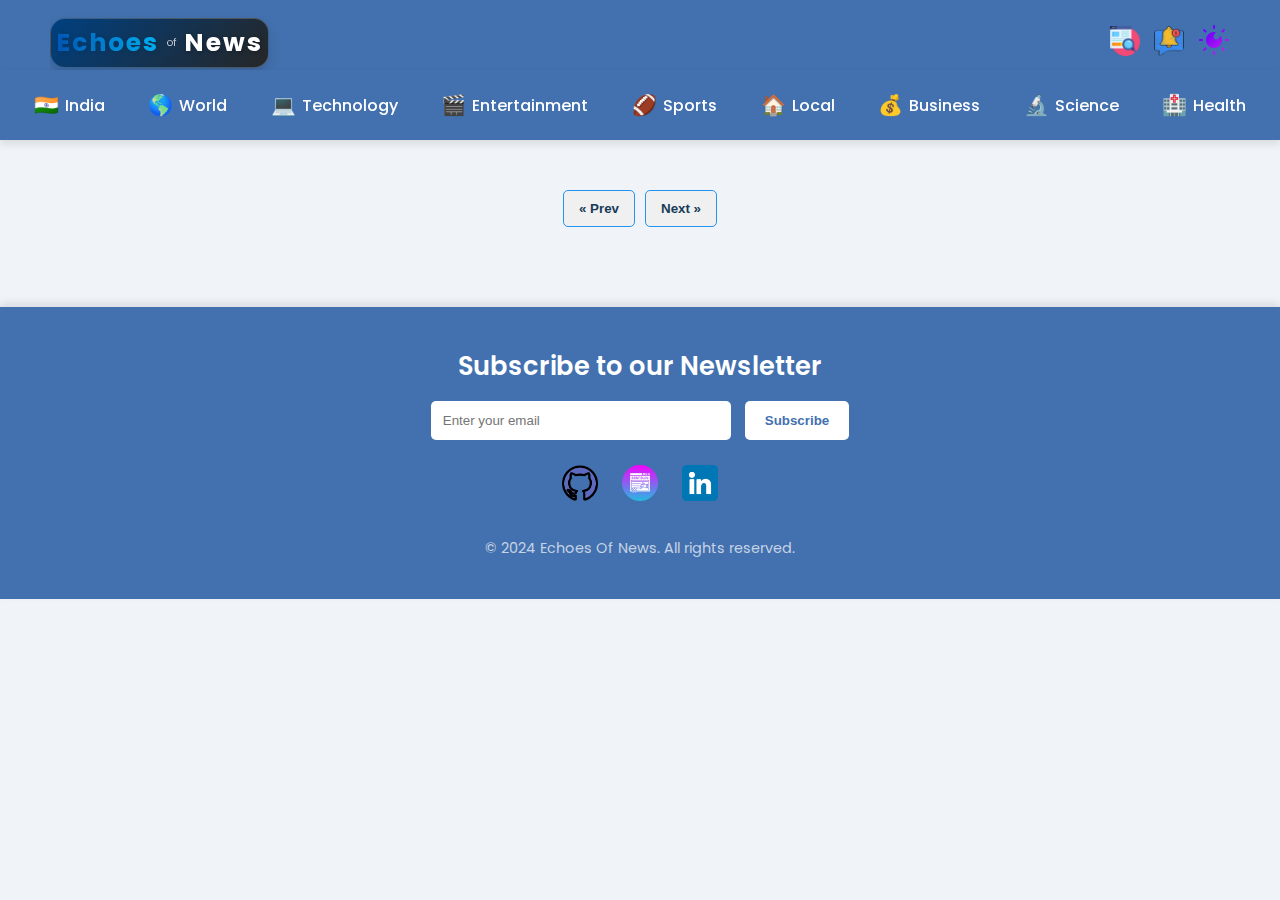
==== commit 3c2bc74f: "Implementation of Pagination" ====
--- a/index.html
+++ b/index.html
@@ -1,72 +1,137 @@
 <!DOCTYPE html>
 <html lang="en">
-<head>
+  <head>
     <meta charset="UTF-8" />
     <meta http-equiv="X-UA-Compatible" content="IE=edge" />
     <meta name="viewport" content="width=device-width, initial-scale=1.0" />
-    <title>News Hub</title>
+    <title>Echoes Of News</title>
     <link rel="stylesheet" href="style.css" />
-</head>
-<body>
+  </head>
+  <body>
     <nav>
-        <div class="main-nav container flex">
-            <div class="header">
-                <a href="#" onclick="reload()" class="company-logo">
-                    <img src="logo.png" alt="website logo" class="logo" />
-                </a>
-                <div class="nav-links">
-                    <ul class="flex">
-                        <li class="hover-link nav-item" id="ipl" onclick="onNavItemClick('ipl')">IPL</li>
-                        <li class="hover-link nav-item" id="finance" onclick="onNavItemClick('finance')">Finance</li>
-                        <li class="hover-link nav-item" id="politics" onclick="onNavItemClick('politics')">Politics</li>
-                    </ul>
-                </div>
-                <div class="search-bar flex">
-                    <input id="search-text" type="text" class="news-input" placeholder="e.g. Science" />
-                    <button id="search-button" class="search-button">Search</button>
-                </div>
+      <div class="main-nav container flex">
+        <a href="#" onclick="reload()" class="company-logo">
+          <div class="logo-container">
+            <div class="logo">
+              <span class="echoes">Echoes</span>
+              <span class="of">of</span>
+              <span class="news">News</span>
             </div>
+          </div>
+        </a>
+
+        <script>
+          function reload() {
+            location.reload(); // This will reload the page
+          }
+        </script>
+
+        <div class="nav-links">
+          <ul class="flex">
+            <nav class="secondary-nav">
+              <ul>
+                <li><a href="#" id="IN" onclick="onNavItemClick('India')"><span class="icon">&#x1F1EE;&#x1F1F3;</span> India</a></li>
+                <li><a href="#" id="World" onclick="onNavItemClick('World')"><span class="icon">&#x1F30E;</span> World</a></li>
+                <li><a href="#" id="Tech" onclick="onNavItemClick('Technology')"><span class="icon">&#x1F4BB;</span> Technology</a></li>
+                <li><a href="#" id="Ent" onclick="onNavItemClick('Entertainment')"><span class="icon">&#x1F3AC;</span> Entertainment</a></li>
+                <li><a href="#" id="Sports" onclick="onNavItemClick('Sports')"><span class="icon">&#x1F3C8;</span> Sports</a></li>
+                <li><a href="#" id="Local" onclick="onNavItemClick('Local')"><span class="icon">&#x1F3E0;</span> Local</a></li>
+                <li><a href="#" id="Business" onclick="onNavItemClick('Business')"><span class="icon">&#x1F4B0;</span> Business</a></li>
+                <li><a href="#" id="Science" onclick="onNavItemClick('Science')"><span class="icon">&#x1F52C;</span> Science</a></li>
+                <li><a href="#" id="Health" onclick="onNavItemClick('Health')"><span class="icon">&#x1F3E5;</span> Health</a></li>
+              </ul>
+            </nav>
+          </ul>
         </div>
+
+        <div class="search-container">
+          <img src="assist/seo.png" alt="Search" class="search-icon-img" />
+          <div class="search-bar">
+            <input
+              id="search-text"
+              type="text"
+              class="news-input"
+              placeholder="e.g. Science"
+            />
+            <button id="search-button" class="search-button">Search</button>
+          </div>
+          <img
+            src="assist/push-notification.png"
+            alt="Notifications"
+            id="notification-icon"
+            class="notification-icon"
+            onclick="scrollToFooter()"
+          />
+
+          <!-- Mode Toggle Icon (Light/Dark Mode) -->
+          <!-- Mode Toggle Icon (Light/Dark Mode) -->
+          <img
+            src="assist/light mode.png"
+            alt="Toggle Mode"
+            id="mode-toggle-icon"
+            class="mode-toggle-icon"
+            onclick="toggleMode()"
+          />
+        </div>
+      </div>
     </nav>
 
     <main>
-        <h1 class="news-heading">Latest News</h1>
-        <div class="cards-container container flex" id="cards-container"></div>
+      <div class="cards-container container flex" id="cards-container"> </div>
+      <div class="pagination" id="pagination">
+        <button class="prev" id="prev-btn">« Prev</button>
+        <span class="page-numbers" id="page-numbers"></span>
+        <button class="next" id="next-btn">Next »</button>
+      </div>
     </main>
 
     <template id="template-news-card">
-        <div class="card">
-            <div class="card-image">
-                <img src="https://via.placeholder.com/150" alt="news-image" id="news-img" />
-            </div>
-            <div class="card-description">
-                <h3 id="news-title">This is the Title</h3>
-                <h6 class="news-source" id="news-source">End Gadget 26/08/2023</h6>
-                <p class="news-desc" id="news-desc">
-                    Lorem ipsum dolor sit amet consectetur adipisicing elit. Recusandae saepe quis voluptatum.
-                </p>
-            </div>
+      <div class="card">
+        <div class="card-header">
+          <img
+            src="https://via.placeholder.com/400x200"
+            alt="news-image"
+            id="news-img"
+          />
         </div>
+        <div class="card-content">
+          <h3 id="news-title">This is the Title</h3>
+          <h6 class="news-source" id="news-source">End Gadget 26/08/2023</h6>
+          <p class="news-desc" id="news-desc">
+            Lorem, ipsum dolor sit amet consectetur adipisicing elit. Recusandae
+            saepe quis voluptatum quisquam vitae doloremque facilis molestias
+            quae ratione cumque!
+          </p>
+        </div>
+      </div>
     </template>
-
-    <footer>
-        <div class="footer-container">
-            <div class="footer-content">
-                <div class="footer-info">
-                    <p>&copy; 2024 News Hub</p>
-                    <p>
-                        <label for="email-input">Enter your email:</label>
-                        <input type="email" id="email-input" placeholder="your-email@example.com" />
-                        <button id="subscribe-button">Subscribe</button>
-                    </p>
-                </div>
-                <div class="footer-subscribe">
-                    <h4>Subscribe to Our Newsletter</h4>
-                </div>
-            </div>
-        </div>
-    </footer>
+    <footer class="footer">
+      <div class="footer-content">
+          <h2>Subscribe to our Newsletter</h2>
+          <form>
+              <input type="email" placeholder="Enter your email">
+              <button type="submit">Subscribe</button>
+          </form>
+          <div class="social-links">
+              <a href="https://github.com/Kunal-web-developer"><img src="assist/github.png" alt="Facebook"></a>
+              <a href="https://thetechwriter526.hashnode.dev/" target="_blank">
+                <img src="assist/award.png" alt="Hashnode" />
+              </a>
+              <a
+                href="https://www.linkedin.com/in/kunal-web-developer"
+                target="_blank"
+              >
+                <img src="assist/linkedin.png" alt="LinkedIn" />
+              </a>
+          </div>
+      </div>
+      <!-- Copyright Section -->
+      <div class="footer-copyright">
+          &copy; 2024 Echoes Of News. All rights reserved.
+      </div>
+  </footer>
+  
 
     <script src="script.js"></script>
-</body>
+  </body>
 </html>
--- a/style.css
+++ b/style.css
@@ -1,211 +1,628 @@
-/* General reset */
+@import url("https://fonts.googleapis.com/css2?family=Poppins:wght@500&family=Roboto:wght@500&display=swap");
+
 * {
+    padding: 0;
+    margin: 0;
+    box-sizing: border-box;
+}
+
+
+
+:root {
+    --primary-text-color: #183b56;
+    --secondary-text-color: #577592;
+    --accent-color: #2294ed;
+    --accent-color-dark: #1d69a3;
+    
+    /* Derived colors */
+    --accent-color-light: rgba(var(--accent-color-rgb), 0.2);
+    --text-light: #f0f0f0;
+    --text-dark: #333;
+
+    /* Dynamic color adjustments */
+    --background-color: hsl(200, 50%, 95%);
+    --border-color: hsl(200, 20%, 80%);
+}
+
+body {
+    font-family: "Poppins", sans-serif;
+    color: var(--primary-text-color);
+}
+
+p {
+    font-family: "Roboto", sans-serif;
+    color: var(--secondary-text-color);
+    line-height: 1.4rem;
+}
+
+a {
+    text-decoration: none;
+}
+
+ul {
+    list-style: none;
+}
+
+.flex {
+    display: flex;
+    align-items: center;
+}
+
+.container {
+    max-width: 1180px;
+    margin-inline: auto;
+    overflow: hidden;
+}
+/* logo style */
+.logo-container {
+    background: linear-gradient(135deg, #004080, #262626); /* Slightly darker and more distinct gradient */
+    padding: 5px 5px;
+    border-radius: 15px; /* Slightly reduced border radius for a more refined look */
+    box-shadow: 0 6px 12px rgba(0, 0, 0, 0.15); /* Softer shadow */
+    border: 1px solid rgba(255, 255, 255, 0.2); /* Lighter border */
+    opacity: 1; /* No fade-in effect */
+    transform: translateY(0); /* No movement on load */
+    transition: box-shadow 0.3s ease; /* Simplified transition */
+
+}
+
+.logo {
+    display: flex;
+    align-items: center;
+    cursor: pointer;
+}
+
+/* Logo Text Styling */
+.echoes {
+    font-size: 25px; /* Slightly smaller */
+    font-weight: 700;
+    background: linear-gradient(90deg, #005cbf, #00baff); /* New gradient for fresher look */
+    -webkit-background-clip: text;
+    -webkit-text-fill-color: transparent;
+    letter-spacing: 2px; /* Reduced spacing */
+    text-shadow: 1px 1px 4px rgba(0, 0, 0, 0.1); /* Softer shadow */
+    margin-right: 8px; /* Slightly reduced margin */
+    transition: color 0.2s ease;
+}
+
+.of {
+    font-size: 10px;
+    color: #e0e0e0; /* Softened color */
+    font-weight: 400; /* Slightly reduced weight */
+    margin-right: 8px;
+    opacity: 0.9;
+}
+
+.news {
+    font-size: 25px; /* Match size with .echoes */
+    font-weight: 700;
+    color: #fff;
+    letter-spacing: 2px;
+    text-shadow: 1px 1px 4px rgba(0, 0, 0, 0.3);
+    transition: color 0.2s ease;
+}
+
+/* Hover Effect */
+.logo:hover .echoes,
+.logo:hover .news {
+    color: #00baff; /* Subtle hover color change */
+}
+
+/* Responsive Design */
+@media (max-width: 600px) {
+    .echoes,
+    .news {
+        font-size: 38px; /* Smaller for mobile */
+    }
+
+    .of {
+        font-size: 18px;
+    }
+
+    .logo-container {
+        padding: 25px 35px; /* Adjusted for smaller screens */
+    }
+}
+
+/* Navbar Container */
+/* Navbar Container */
+nav {
+    background-color: rgb(67, 113, 175); /* Updated to match the logo color */
+    box-shadow: 0 4px 8px rgba(0, 0, 0, 0.1); /* Softer shadow */
+    position: fixed;
+    top: 0;
+    z-index: 99;
+    left: 0;
+    right: 0;
+    padding: 10px 20px; /* Adjusted padding for better spacing */
+}
+
+
+/* Main Navigation */
+.main-nav {
+    display: flex;
+    justify-content: space-between;
+    align-items: center;
+    padding-block: 8px;
+}
+
+/* Company Logo */
+/* Company Logo */
+
+/* Navbar Links */
+.nav-links ul {
+    display: flex;
+    gap: 16px;
     margin: 0;
     padding: 0;
-    box-sizing: border-box;
-}
-
-/* Flex utilities */
-.flex {
-    display: flex;
-    align-items: center;
+}
+
+.nav-item {
+    font-weight: bold;
+    color: var(--text-light); /* White Text */
+    padding: 8px 12px; /* Add padding for better click area */
+    border-radius: 4px; /* Rounded corners */
+}
+
+.nav-item:hover {
+    color: var(--accent-color); /* Blue on Hover */
+    background-color: var(--secondary-text-color); /* Orange Background on Hover */
+    transition: background-color 0.3s ease, color 0.3s ease;
+}
+
+.nav-item.active {
+    color: var(--error-color); /* Red for Active Nav Items */
+    background-color: var(--accent-color); /* Blue Background for Active Item */
+}
+
+/* Hover Link Styles */
+.hover-link {
+    cursor: pointer;
+    color: var(--text-light); /* White Text Color */
+    transition: color 0.3s ease, background-color 0.3s ease;
+    padding: 8px;
+    border-radius: 4px; /* Rounded corners */
+}
+
+.hover-link:hover {
+    color: var(--accent-color); /* Blue on Hover */
+    background-color: var(--secondary-text-color); /* Orange Background on Hover */
+}
+
+.hover-link:active {
+    color: var(--error-color); /* Red when Active */
+}
+
+/* Search Bar Styles */
+/* Search Icon Image */
+/* Search Icon Image */
+/* Search Icon Image */
+.search-icon-img {
+    width: 30px;
+    height: 30px;
+    cursor: pointer;
+    transition: transform 0.3s ease;
+}
+
+.search-icon-img:hover {
+    transform: scale(1.1);
+}
+
+/* Search Bar */
+.search-bar {
+    display: none; /* Hidden by default */
+    flex-direction: row; /* Align input and button side by side */
+    background-color: white;
+    z-index: 1000; /* Ensure it shows above other elements */
+    padding: 15px;
+    box-shadow: 0 4px 8px rgba(0, 0, 0, 0.1);
+    border-radius: 8px;
+    width: 50%;
     justify-content: center;
-}
-
-/* Container */
-.container {
-    width: 90%;
-    margin: 0 auto;
-}
-
-/* Header and logo styles */
-.header {
-    text-align: center;
-    margin-top: 20px;
-}
-
-.logo {
-    width: 150px;
-    height: auto;
-}
-
-/* Navigation styles */
-.nav-links {
-    list-style: none;
-    display: flex;
-    justify-content: center;
-    margin-bottom: 20px;
-}
-
-.nav-item {
-    margin: 0 15px;
-    cursor: pointer;
-}
-
-.hover-link:hover {
-    color: #3498db;
-}
-
-/* Search bar styling */
-.search-bar {
-    margin-bottom: 20px;
-}
-
-.news-input {
-    width: 70%;
+    align-items: center;
+}
+
+/* Search Input and Button */
+#search-text {
+    width: 80%;
     padding: 10px;
     font-size: 16px;
-}
-
-.search-button {
+    border-radius: 4px;
+    border: 1px solid #ccc;
+    margin-right: 10px;
+}
+
+#search-button {
+    background-color: rgb(67, 113, 175);
+    color: white;
+    padding: 12px 24px;
+    border: none;
+    border-radius: 4px;
+    cursor: pointer;
+    font-weight: bold;
+    text-transform: uppercase;
+}
+
+#search-button:hover {
+    background-color: rgb(50, 95, 155);
+}
+
+/* Blurring effect */
+.blurred .content {
+    filter: blur(5px);
+    pointer-events: none; /* Disable clicking on blurred elements */
+    transition: filter 0.3s ease;
+}
+
+/* Icon for mode toggle */
+.mode-toggle-icon {
+    width: 32px;
+    height: 32px;
+    cursor: pointer;
+    transition: transform 0.3s ease;
+    margin-left: 10px;
+}
+
+.mode-toggle-icon:hover {
+    transform: scale(1.1); /* Slight zoom on hover */
+}
+/* Default light mode body styling */
+body {
+    background-color: #f0f4f8; /* Light background */
+    color: black; /* Text color for light mode */
+
+}
+
+/* Dark mode body styling */
+body.dark-mode {
+    background-color: #121212; /* Dark background */
+    color: white; /* Text color for dark mode */
+    
+}
+
+/* Secondary Nav Styles */
+/* Secondary Nav Styles */
+.secondary-nav {
+    background-color: rgb(67, 113, 175); 
     padding: 10px 20px;
+    margin-top: 70px;
+    box-shadow: 0 4px 8px rgba(0, 0, 0, 0.1); /* Softer shadow */
+    position: fixed;
+    top: 0;
+    z-index: 99;
+    left: 0;
+    right: 0;
+  }
+  
+  .secondary-nav ul {
+    display: flex;
+    justify-content: space-around;
+    align-items: center;
+    margin: 0;
+    padding: 0;
+    list-style: none;
+    flex-wrap: wrap; /* Make items wrap on smaller screens */
+  }
+  
+  .secondary-nav ul li {
+    display: inline-block;
+    margin: 5px 0; /* Adds spacing between list items */
+  }
+  
+  .secondary-nav ul li a {
+    color: white;
+    text-decoration: none;
     font-size: 16px;
-    cursor: pointer;
-}
-
-/* Title heading */
-.news-heading {
-    text-align: center;
-    font-size: 2rem;
-    margin-bottom: 20px;
-    transition: top 0.3s ease; /* For hiding effect */
-}
-
-/* Cards container */
+    font-weight: 500;
+    display: flex;
+    align-items: center;
+    gap: 6px;
+    padding: 5px 10px; /* Add padding for better clickable area */
+    transition: color 0.3s ease-in-out, background-color 0.3s ease-in-out; /* Smooth transition effect */
+  }
+  
+  .secondary-nav ul li a:hover {
+    color: #00aced;
+    background-color: rgba(0, 0, 0, 0.1); /* Add hover effect with background */
+    border-radius: 4px; /* Rounded corners on hover */
+  }
+  
+  .icon {
+    font-size: 20px;
+  }
+  
+  /* Responsive Styles */
+  /* Responsive Styles */
+@media (max-width: 768px) {
+    .nav-links ul {
+        gap: 12px;
+    }
+
+    #search-text {
+        width: 70%;
+    }
+
+    .secondary-nav ul {
+        justify-content: space-between;
+    }
+
+    .secondary-nav ul li a {
+        font-size: 14px;
+        padding: 5px 8px;
+    }
+}
+
+@media (max-width: 480px) {
+    .main-nav {
+        flex-direction: column;
+        align-items: center;
+    }
+
+    .nav-links ul {
+        flex-direction: column;
+        gap: 8px;
+    }
+
+    .secondary-nav ul {
+        flex-direction: column;
+        align-items: center;
+    }
+
+    .secondary-nav ul li {
+        width: 100%;
+        text-align: center;
+    }
+
+    .secondary-nav ul li a {
+        padding: 8px 0;
+        font-size: 16px;
+    }
+
+    #search-text {
+        width: 100%;
+        margin-bottom: 10px;
+    }
+
+    #search-button {
+        width: 100%;
+        padding: 10px;
+    }
+}
+  
+
+
+
+/* Main layout */
+main {
+    padding-block: 20px;
+    margin-top: 150px; /* Space from the top after the navbar */
+}
+
+/* Card container styling */
 .cards-container {
     display: flex;
-    flex-direction: column;
-    gap: 20px;
-    margin-top: 20px;
-}
-
-/* Individual news card styling */
+    justify-content: space-between;
+    flex-wrap: wrap;
+    row-gap: 20px; /* Adds spacing between rows */
+    align-items: start; /* Align cards to the top */
+}
+
+/* Individual card styling - Different Design */
 .card {
-    display: flex;
-    flex-direction: row; /* Default: Image and text side by side */
-    align-items: center; /* Center align items */
-    background-color: #f9f9f9;
-    padding: 20px;
+    width: 340px;
+    min-height: 420px;
+    background: linear-gradient(145deg, #f9fcff, #e0e7f1); /* Subtle gradient background */
+    border: 2px solid #e0e7f1; /* Slightly more prominent border */
+    border-radius: 16px; /* Rounded corners for a clean look */
+    overflow: hidden;
+    box-shadow: 0px 6px 12px rgba(0, 0, 0, 0.1); /* A deeper shadow for depth */
+    transition: all 0.3s ease-in-out;
+    display: flex;
+    flex-direction: column; /* Vertical layout */
+    justify-content: space-between; /* Spread content out */
+}
+
+.card:hover {
+    box-shadow: 0px 10px 20px rgba(0, 115, 230, 0.15); /* Increased shadow on hover */
+    transform: scale(1.02); /* Subtle zoom effect */
+    border-color: rgba(0, 115, 230, 0.2); /* Border color changes on hover */
+}
+
+/* Card header with image */
+.card-header img {
+    width: 100%;
+    height: 180px;
+    object-fit: cover;
+    border-bottom: 2px solid rgba(0, 115, 230, 0.15); /* Subtle border below the image */
+}
+
+/* Card content styling */
+.card-content {
+    padding: 20px; /* Padding for spacing */
+    background-color: #fff; /* Keeps the content area clean */
+    border-radius: 0 0 16px 16px; /* Matches the card's corner radius */
+}
+
+/* News title */
+.card-content h3 {
+    font-size: 1.4rem;
+    font-weight: 700;
+    color: #333; /* A darker color for emphasis */
+    margin-bottom: 12px;
+}
+
+/* News source and date */
+.news-source {
+    font-size: 0.85rem;
+    color: #6b7280; /* A more muted color for the source */
+    font-style: italic; /* Slight emphasis */
+}
+
+/* News description */
+.news-desc {
+    font-size: 0.95rem;
+    color: #4b5563; /* Slightly darker for better readability */
+    line-height: 1.6;
+    margin: 12px 0; /* Adds spacing */
+}
+
+/* Read more button - without position */
+.read-more {
+    display: inline-block;
+    text-decoration: none;
+    font-size: 0.9rem;
+    font-weight: 600;
+    color: #0073e6; /* Primary color for the button */
+    padding: 8px 12px;
     border-radius: 8px;
-    box-shadow: 0 2px 8px rgba(0, 0, 0, 0.1);
-    cursor: pointer;
-    transition: transform 0.3s ease-in-out;
-    height: auto; /* Allow height to adjust */
-    width: 100%; /* Full width of the container */
-    max-width: 800px; /* Set a max-width for larger screens */
-}
-
-.card:hover {
-    transform: translateY(-5px);
-}
-
-.card-image {
-    flex-shrink: 0; /* Prevent shrinking */
-    margin-right: 15px; /* Space between image and text */
-}
-
-.card-image img {
-    width: 100%; /* Make image responsive */
-    max-width: 150px; /* Max width for larger screens */
-    height: auto; /* Keep aspect ratio */
-    border-radius: 8px;
-}
-
-.card-description {
-    flex-grow: 1; /* Allow description to take remaining space */
-}
-
-.card-description h3 {
-    margin-bottom: 10px;
-}
-
-.card-description p {
-    color: #666;
-}
-
-/* Fade-in effect */
-.fade-in {
-    opacity: 0;
-    transform: translateY(20px);
-    transition: opacity 0.5s ease-out, transform 0.5s ease-out;
-}
-
-/* Fade in as you scroll */
-.fade-in-visible {
-    opacity: 1;
-    transform: translateY(0);
-}
-
-/* Footer */
-.footer-container {
-    padding: 20px;
-    background-color: #2c3e50;
-    color: #fff;
-}
-
-.footer-info {
-    text-align: center;
-    margin-bottom: 20px;
-}
-
-.footer-subscribe h4 {
-    text-align: center;
-}
-
-/* Media Queries for Responsiveness */
-
-/* Tablet and larger */
+    background-color: rgba(0, 115, 230, 0.1); /* Light background */
+    border: 1px solid rgba(0, 115, 230, 0.2);
+    transition: background-color 0.3s, color 0.3s;
+}
+
+.read-more:hover {
+    background-color: #0073e6;
+    color: white;
+}
+
+/* Responsive design for smaller screens */
 @media (max-width: 768px) {
+    .cards-container {
+        justify-content: center;
+    }
+
     .card {
-        flex-direction: row; /* Keep side by side on larger tablets */
-    }
-}
-
-/* Mobile devices */
+        width: 100%;
+        max-width: 400px;
+    }
+}
+
 @media (max-width: 480px) {
     .card {
-        flex-direction: column; /* Stack image on top for mobile */
-        align-items: center; /* Center align content */
-    }
-
-    .card-image {
-        margin-right: 0; /* Remove margin for mobile */
-        margin-bottom: 10px; /* Space between image and description */
-    }
-
-    .card-description {
-        text-align: center; /* Center text on mobile */
-    }
-}
-
-/* For smaller tablets */
-@media (min-width: 481px) and (max-width: 768px) {
-    .card {
-        flex-direction: column; /* Stack image on top for smaller tablets */
-        align-items: center; /* Center align content */
-    }
-
-    .card-image {
-        margin-bottom: 10px; /* Space between image and description */
-    }
-}
-
-/* General background settings for the entire body */
-body {
-    transition: background-color 0.3s ease, background-image 0.3s ease;
+        width: 100%;
+    }
+}
+
+
+.notification-icon {
+    width: 30px;
+    height: 30px;
+    cursor: pointer;
+    margin-left: 10px;
+}
+
+/* Footer Section */
+.footer {
+    background-color: rgb(67, 113, 175); /* Match navbar background */
+    color: #fff; /* White text for readability */
+    padding: 40px 20px;
+    text-align: center;
+    box-shadow: 0 -4px 8px rgba(0, 0, 0, 0.1); /* Slight shadow for depth */
+    margin-top: 40px; /* Add spacing from content above */
+}
+
+/* Footer Content Title */
+.footer-content h2 {
+    margin-bottom: 15px;
+    font-size: 1.6rem;
+    font-weight: 600;
+    color: #fff;
+}
+
+/* Email Input and Subscribe Button */
+.footer-content input[type="email"] {
+    padding: 12px;
+    border-radius: 5px;
+    border: none;
+    margin-right: 10px; /* Spacing between input and button */
+    max-width: 300px; /* Limit width */
+    width: 100%; /* Make it responsive */
+}
+
+.footer-content button {
+    padding: 12px 20px;
+    border: none;
+    border-radius: 5px;
     background-color: #fff;
-    min-height: 100vh;
-    margin: 0;
-}
-
-/* Scrolled background */
-.scrolled {
-    background-color: #f0f8ff; /* Default background color when scrolling */
-    transition: background 0.5s ease-in-out;
-}
-
-/* Hide title when scrolled */
-body.scrolled .news-heading {
-    top: -100px; /* Move it out of view */
-    transition: top 0.3s ease; /* Smooth transition */
-}
+    color: rgb(67, 113, 175); /* Primary color */
+    cursor: pointer;
+    font-weight: 600;
+    transition: background-color 0.3s, color 0.3s;
+}
+
+.footer-content button:hover {
+    background-color: rgba(255, 255, 255, 0.8);
+    color: rgb(67, 113, 175);
+}
+
+/* Social Links */
+.social-links {
+    margin-top: 25px;
+    justify-content: center;
+    align-items: center;
+}
+
+.social-links a {
+    margin: 0 10px;
+    display: inline-block;
+}
+
+.social-links img {
+    width: 36px;
+    height: 36px;
+    transition: transform 0.3s;
+}
+
+.social-links img:hover {
+    transform: scale(1.1); /* Slight zoom on hover */
+}
+
+/* Copyright Section */
+.footer-copyright {
+    margin-top: 30px;
+    font-size: 0.9rem;
+    color: rgba(255, 255, 255, 0.7); /* Slightly lighter for copyright text */
+}
+
+/* Pagination Styles */
+.pagination {
+    display: flex;
+    justify-content: center;
+    align-items: center;
+    margin: 20px 0;
+}
+
+.pagination button {
+    padding: 10px 15px;
+    margin: 0 5px;
+    border: 1px solid var(--accent-color);
+    border-radius: 5px;
+    background-color: var(--text-light);
+    color: var(--primary-text-color);
+    cursor: pointer;
+    transition: background-color 0.3s ease, color 0.3s ease;
+}
+
+.pagination button:hover {
+    background-color: var(--accent-color);
+    color: white;
+}
+
+.pagination .page-numbers {
+    display: flex;
+}
+
+.pagination .page {
+    background-color: var(--secondary-text-color);
+    color: white;
+}
+
+.pagination .page:hover {
+    background-color: var(--accent-color);
+    color: white;
+}
+
+.pagination .prev,
+.pagination .next {
+    font-weight: bold;
+}
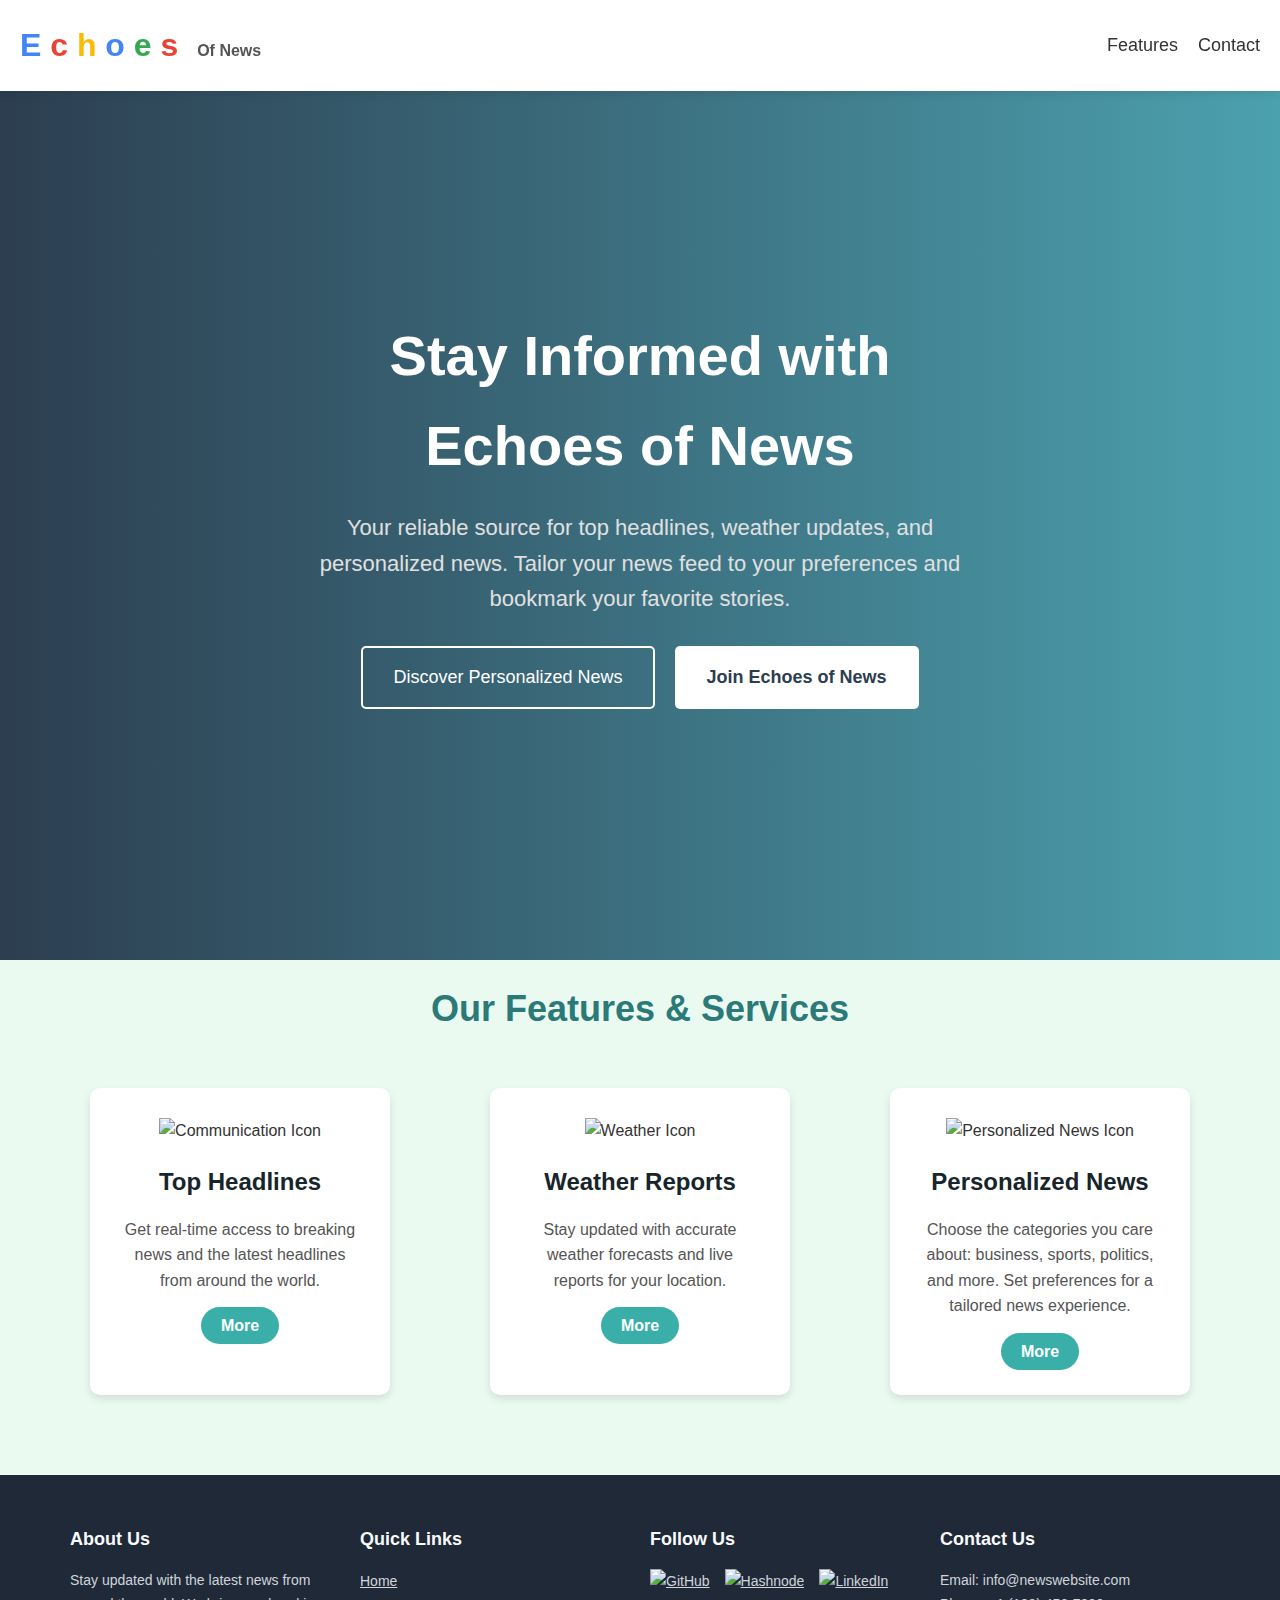
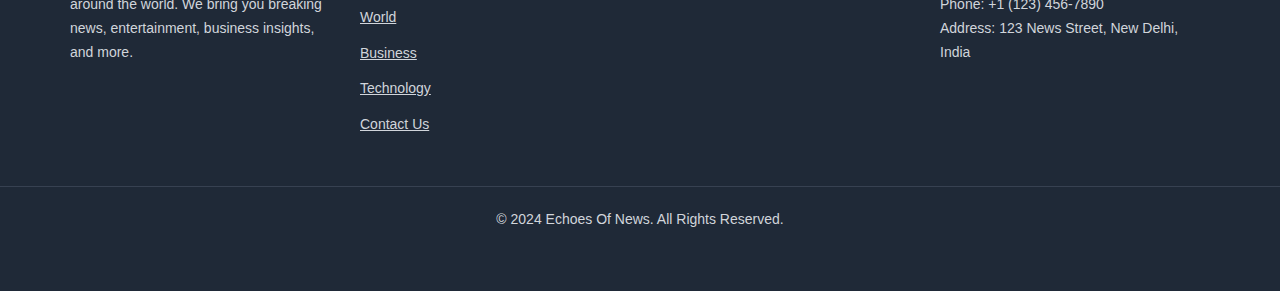
==== commit 89e10ede: "Add files via upload" ====
--- a/index.html
+++ b/index.html
@@ -1,137 +1,556 @@
 <!DOCTYPE html>
 <html lang="en">
-  <head>
-    <meta charset="UTF-8" />
-    <meta http-equiv="X-UA-Compatible" content="IE=edge" />
-    <meta name="viewport" content="width=device-width, initial-scale=1.0" />
-    <title>Echoes Of News</title>
-    <link rel="stylesheet" href="style.css" />
-  </head>
-  <body>
-    <nav>
-      <div class="main-nav container flex">
-        <a href="#" onclick="reload()" class="company-logo">
-          <div class="logo-container">
-            <div class="logo">
-              <span class="echoes">Echoes</span>
-              <span class="of">of</span>
-              <span class="news">News</span>
+<head>
+    <meta charset="UTF-8">
+    <meta name="viewport" content="width=device-width, initial-scale=1.0">
+    <title>Echoes of News | Stay Informed</title>
+    <style>
+        /* General Reset */
+        * {
+            margin: 0; 
+            padding: 0;
+            box-sizing: border-box;
+        }
+
+        body {
+            font-family: 'Poppins', sans-serif;
+            color: #333;
+            background-color: #f4f4f9;
+            line-height: 1.6;
+        }
+
+        /* Header */
+       /* Header Styles */
+header {
+    display: flex;
+    justify-content: space-between;
+    align-items: center;
+    padding: 20px;
+    background-color: #fff;
+    box-shadow: 0 2px 10px rgba(0, 0, 0, 0.1);
+    position: fixed;
+    width: 100%;
+    top: 0;
+    z-index: 100;
+    transition: padding 0.3s ease;
+}
+
+.company-logo {
+    display: flex;
+    align-items: center;
+    text-decoration: none;
+    font-weight: bold;
+    transition: font-size 0.3s ease;
+}
+
+.logo-text {
+    font-size: 28px;
+    font-family: 'Montserrat', sans-serif;
+    transition: font-size 0.3s ease;
+}
+
+.echo:nth-child(1) { color: #4285F4; } /* Blue */
+.echo:nth-child(2) { color: #EA4335; } /* Red */
+.echo:nth-child(3) { color: #FBBC05; } /* Yellow */
+.echo:nth-child(4) { color: #4285F4; } /* Blue */
+.echo:nth-child(5) { color: #34A853; } /* Green */
+.echo:nth-child(6) { color: #EA4335; } /* Red */
+
+.logo-subtext {
+    font-size: 16px;
+    color: #555;
+    font-family: 'Montserrat', sans-serif;
+    margin-left: 10px;
+}
+
+nav {
+    display: flex;
+    gap: 20px;
+}
+
+nav a {
+    text-decoration: none;
+    font-size: 18px;
+    color: #333;
+    transition: color 0.3s;
+}
+
+nav a:hover {
+    color: #4285F4;
+}
+
+/* Hero Section */
+.hero {
+    height: 100vh;
+    display: flex;
+    justify-content: center;
+    align-items: center;
+    text-align: center;
+    background: linear-gradient(to right, #2c3e50, #4ca1af);
+    color: #fff;
+    padding: 0 20px;
+    position: relative;
+    top: 60px; /* Offset for fixed header */
+}
+
+.hero-text {
+    max-width: 700px;
+    padding: 20px;
+}
+
+.hero h1 {
+    font-size: 48px;
+    font-weight: bold;
+    margin-bottom: 20px;
+    transition: font-size 0.3s ease;
+}
+
+.hero p {
+    font-size: 20px;
+    margin-bottom: 30px;
+    color: #e0e0e0;
+    line-height: 1.6;
+}
+
+.hero-buttons {
+    display: flex;
+    justify-content: center;
+    gap: 20px;
+    margin-top: 20px;
+}
+
+/* Button Styles */
+.discover-news-btn {
+    padding: 15px 30px;
+    font-size: 18px;
+    background-color: transparent;
+    color: #fff;
+    border: 2px solid #fff;
+    border-radius: 5px;
+    text-decoration: none;
+    transition: all 0.3s ease;
+}
+
+.discover-news-btn:hover {
+    background-color: #fff;
+    color: #2c3e50;
+}
+
+.signup-btn {
+    padding: 15px 30px;
+    font-size: 18px;
+    background-color: #fff;
+    color: #2c3e50;
+    border: 2px solid transparent;
+    border-radius: 5px;
+    text-decoration: none;
+    transition: all 0.3s ease;
+    font-weight: bold;
+}
+
+.signup-btn:hover {
+    background-color: transparent;
+    color: #fff;
+    border: 2px solid #fff;
+}
+
+/* Responsive Design */
+
+/* Large Screens */
+@media (min-width: 1200px) {
+    .logo-text {
+        font-size: 32px;
+    }
+
+    .hero h1 {
+        font-size: 56px;
+    }
+
+    .hero p {
+        font-size: 22px;
+    }
+}
+
+/* Medium Screens (Tablets) */
+@media (max-width: 992px) {
+    header {
+        padding: 15px;
+    }
+
+    .hero h1 {
+        font-size: 42px;
+    }
+
+    .hero p {
+        font-size: 18px;
+    }
+    
+    .nav a {
+        font-size: 16px;
+    }
+
+    .discover-news-btn, .signup-btn {
+        padding: 12px 25px;
+    }
+}
+
+/* Small Screens (Mobile) */
+@media (max-width: 768px) {
+    .company-logo {
+        font-size: 20px;
+    }
+
+    .hero {
+        height: 90vh;
+        padding: 0 15px;
+        top: 70px;
+    }
+
+    .hero h1 {
+        font-size: 36px;
+    }
+
+    .hero p {
+        font-size: 16px;
+    }
+
+    .hero-buttons {
+        flex-direction: column;
+        gap: 15px;
+    }
+
+    .discover-news-btn, .signup-btn {
+        width: 100%;
+        padding: 12px;
+        text-align: center;
+    }
+
+    nav {
+        display: none; /* Can be replaced by a burger menu for mobile */
+    }
+}
+
+/* Extra Small Screens */
+@media (max-width: 576px) {
+    .hero h1 {
+        font-size: 28px;
+    }
+
+    .hero p {
+        font-size: 14px;
+    }
+}
+
+        /* Features Section */
+        .features {
+    padding: 80px 50px;
+    text-align: center;
+    background-color: #eafaf1;
+}
+
+.features h2 {
+    font-size: 36px;
+    margin-bottom: 50px;
+    color: #2b7a78;
+}
+
+.features-grid {
+    display: flex;
+    justify-content: space-around;
+    gap: 20px;
+    flex-wrap: wrap;
+}
+
+.feature-card {
+    background-color: #ffffff;
+    border-radius: 10px;
+    padding: 30px;
+    box-shadow: 0 4px 8px rgba(0, 0, 0, 0.1);
+    max-width: 300px;
+    text-align: center;
+    transition: transform 0.3s ease;
+}
+
+.feature-card img {
+    width: 200px;
+    margin-bottom: 20px;
+}
+
+.feature-card h3 {
+    font-size: 24px;
+    color: #17252a;
+    margin-bottom: 15px;
+}
+
+.feature-card p {
+    font-size: 16px;
+    color: #555;
+    margin-bottom: 20px;
+}
+
+.feature-card .btn {
+    background-color: #3aafa9;
+    color: #ffffff;
+    padding: 10px 20px;
+    border-radius: 25px;
+    text-decoration: none;
+    font-weight: bold;
+    transition: background-color 0.3s ease;
+}
+
+.feature-card .btn:hover {
+    background-color: #2b7a78;
+}
+
+.feature-card:hover {
+    transform: translateY(-10px);
+}
+
+@media (max-width: 768px) {
+    .features-grid {
+        flex-direction: column;
+        align-items: center;
+    }
+
+    .feature-card {
+        margin-bottom: 20px;
+    }
+}
+
+
+
+
+        /* Footer */
+        .footer {
+  background-color: #1f2937; /* Dark background color */
+  color: white;
+  padding: 40px 0;
+}
+
+.footer-container {
+  display: flex;
+  justify-content: space-between;
+  align-items: flex-start;
+  flex-wrap: wrap;
+  max-width: 1200px;
+  margin: 0 auto;
+  padding: 0 20px;
+}
+
+.footer-about,
+.footer-links,
+.footer-social,
+.footer-contact {
+  flex: 1 1 200px;
+  margin: 10px;
+}
+
+.footer h3 {
+  font-size: 18px;
+  margin-bottom: 15px;
+  color: #f9fafb;
+}
+
+.footer p,
+.footer ul li a {
+  color: #d1d5db;
+  font-size: 14px;
+  line-height: 24px;
+}
+
+.footer ul {
+  list-style-type: none;
+  padding: 0;
+}
+
+.footer ul li {
+  margin-bottom: 10px;
+}
+
+.footer ul li a:hover {
+  color: #2294ed; /* Accent color */
+  text-decoration: underline;
+}
+
+/* Social Media Icons */
+.social-icons {
+  list-style: none;
+  display: flex;
+  padding: 0;
+}
+
+.social-icons li {
+  margin-right: 15px;
+}
+
+.social-icons li img {
+  width: 30px;
+  height: 30px;
+  transition: transform 0.3s ease;
+}
+
+.social-icons li img:hover {
+  transform: scale(1.1);
+}
+
+/* Footer Bottom */
+.footer-bottom {
+  text-align: center;
+  padding: 20px 0;
+  border-top: 1px solid #374151;
+  margin-top: 30px;
+  color: #9ca3af;
+}
+
+.footer-bottom p {
+  font-size: 14px;
+}
+
+        @media only screen and (max-width: 768px) {
+            .hero h1 {
+                font-size: 48px;
+            }
+
+            .hero p {
+                font-size: 18px;
+            }
+
+            .hero .cta-btn, .hero .secondary-btn {
+                font-size: 18px;
+                padding: 12px 25px;
+            }
+
+            .feature {
+                flex-direction: column;
+            }
+
+            .feature div {
+                margin-bottom: 20px;
+            }
+        }
+    </style>
+</head>
+<body>
+
+    <!-- Header Section -->
+    <header>
+        <a href="#" class="company-logo" aria-label="Echoes of News Logo" title="Echoes of News - Your source for the latest news">
+            <div class="logo-text">
+                <span class="echo">E</span>
+                <span class="echo">c</span>
+                <span class="echo">h</span>
+                <span class="echo">o</span>
+                <span class="echo">e</span>
+                <span class="echo">s</span>
+                <span class="logo-subtext">Of News</span>
             </div>
+        </a>
+
+        <nav>
+            <a href="#features">Features</a>
+            <a href="#contact">Contact</a>
+        </nav>
+    </header>
+
+    <!-- Hero Section -->
+    <section class="hero">
+        <div class="hero-text">
+            <h1>Stay Informed with Echoes of News</h1>
+            <p>Your reliable source for top headlines, weather updates, and personalized news. Tailor your news feed to your preferences and bookmark your favorite stories.</p>
+            <div class="hero-buttons">
+                <!-- Simplified new buttons -->
+                <a href="#" class="discover-news-btn">Discover Personalized News</a>
+                <a href="sinup.html" class="signup-btn">Join Echoes of News</a>
+            </div>
+        </div>
+    </section>
+    
+    <!-- Features Section -->
+    <section class="features" id="features">
+      <h2>Our Features & Services</h2>
+      <div class="features-grid">
+          <div class="feature-card">
+              <img src="social img/Happy woman chatting with friends online.jpg" alt="Communication Icon">
+              <h3>Top Headlines</h3>
+              <p>Get real-time access to breaking news and the latest headlines from around the world.</p>
+              <a href="#" class="btn">More</a>
           </div>
-        </a>
-
-        <script>
-          function reload() {
-            location.reload(); // This will reload the page
-          }
-        </script>
-
-        <div class="nav-links">
-          <ul class="flex">
-            <nav class="secondary-nav">
-              <ul>
-                <li><a href="#" id="IN" onclick="onNavItemClick('India')"><span class="icon">&#x1F1EE;&#x1F1F3;</span> India</a></li>
-                <li><a href="#" id="World" onclick="onNavItemClick('World')"><span class="icon">&#x1F30E;</span> World</a></li>
-                <li><a href="#" id="Tech" onclick="onNavItemClick('Technology')"><span class="icon">&#x1F4BB;</span> Technology</a></li>
-                <li><a href="#" id="Ent" onclick="onNavItemClick('Entertainment')"><span class="icon">&#x1F3AC;</span> Entertainment</a></li>
-                <li><a href="#" id="Sports" onclick="onNavItemClick('Sports')"><span class="icon">&#x1F3C8;</span> Sports</a></li>
-                <li><a href="#" id="Local" onclick="onNavItemClick('Local')"><span class="icon">&#x1F3E0;</span> Local</a></li>
-                <li><a href="#" id="Business" onclick="onNavItemClick('Business')"><span class="icon">&#x1F4B0;</span> Business</a></li>
-                <li><a href="#" id="Science" onclick="onNavItemClick('Science')"><span class="icon">&#x1F52C;</span> Science</a></li>
-                <li><a href="#" id="Health" onclick="onNavItemClick('Health')"><span class="icon">&#x1F3E5;</span> Health</a></li>
-              </ul>
-            </nav>
-          </ul>
-        </div>
-
-        <div class="search-container">
-          <img src="assist/seo.png" alt="Search" class="search-icon-img" />
-          <div class="search-bar">
-            <input
-              id="search-text"
-              type="text"
-              class="news-input"
-              placeholder="e.g. Science"
-            />
-            <button id="search-button" class="search-button">Search</button>
+          <div class="feature-card">
+              <img src="social img/wether img.jpg" alt="Weather Icon">
+              <h3>Weather Reports</h3>
+              <p>Stay updated with accurate weather forecasts and live reports for your location.</p>
+              <a href="#" class="btn">More</a>
           </div>
-          <img
-            src="assist/push-notification.png"
-            alt="Notifications"
-            id="notification-icon"
-            class="notification-icon"
-            onclick="scrollToFooter()"
-          />
-
-          <!-- Mode Toggle Icon (Light/Dark Mode) -->
-          <!-- Mode Toggle Icon (Light/Dark Mode) -->
-          <img
-            src="assist/light mode.png"
-            alt="Toggle Mode"
-            id="mode-toggle-icon"
-            class="mode-toggle-icon"
-            onclick="toggleMode()"
-          />
-        </div>
-      </div>
-    </nav>
-
-    <main>
-      <div class="cards-container container flex" id="cards-container"> </div>
-      <div class="pagination" id="pagination">
-        <button class="prev" id="prev-btn">« Prev</button>
-        <span class="page-numbers" id="page-numbers"></span>
-        <button class="next" id="next-btn">Next »</button>
-      </div>
-    </main>
-
-    <template id="template-news-card">
-      <div class="card">
-        <div class="card-header">
-          <img
-            src="https://via.placeholder.com/400x200"
-            alt="news-image"
-            id="news-img"
-          />
-        </div>
-        <div class="card-content">
-          <h3 id="news-title">This is the Title</h3>
-          <h6 class="news-source" id="news-source">End Gadget 26/08/2023</h6>
-          <p class="news-desc" id="news-desc">
-            Lorem, ipsum dolor sit amet consectetur adipisicing elit. Recusandae
-            saepe quis voluptatum quisquam vitae doloremque facilis molestias
-            quae ratione cumque!
-          </p>
-        </div>
-      </div>
-    </template>
-    <footer class="footer">
-      <div class="footer-content">
-          <h2>Subscribe to our Newsletter</h2>
-          <form>
-              <input type="email" placeholder="Enter your email">
-              <button type="submit">Subscribe</button>
-          </form>
-          <div class="social-links">
-              <a href="https://github.com/Kunal-web-developer"><img src="assist/github.png" alt="Facebook"></a>
-              <a href="https://thetechwriter526.hashnode.dev/" target="_blank">
-                <img src="assist/award.png" alt="Hashnode" />
-              </a>
-              <a
-                href="https://www.linkedin.com/in/kunal-web-developer"
-                target="_blank"
-              >
-                <img src="assist/linkedin.png" alt="LinkedIn" />
-              </a>
+          <div class="feature-card">
+              <img src="social img/news.jpg" alt="Personalized News Icon">
+              <h3>Personalized News</h3>
+              <p>Choose the categories you care about: business, sports, politics, and more. Set preferences for a tailored news experience.</p>
+              <a href="#" class="btn">More</a>
           </div>
       </div>
-      <!-- Copyright Section -->
-      <div class="footer-copyright">
-          &copy; 2024 Echoes Of News. All rights reserved.
-      </div>
-  </footer>
+  </section>
   
-
-    <script src="script.js"></script>
-  </body>
+  
+
+    <!-- Footer -->
+    <section id="contact">
+            <footer class="footer">
+                <div class="footer-container">
+                  <div class="footer-about">
+                    <h3>About Us</h3>
+                    <p>
+                      Stay updated with the latest news from around the world. We bring
+                      you breaking news, entertainment, business insights, and more.
+                    </p>
+                  </div>
+          
+                  <div class="footer-links">
+                    <h3>Quick Links</h3>
+                    <ul>
+                      <li><a href="homepage.html">Home</a></li>
+                      <li><a href="homepage.html">World</a></li>
+                      <li><a href="homepage.html">Business</a></li>
+                      <li><a href="homepage.html">Technology</a></li>
+                      <li><a href="homepage.html">Contact Us</a></li>
+                    </ul>
+                  </div>
+          
+                  <div class="footer-social">
+                    <h3>Follow Us</h3>
+                    <ul class="social-icons">
+                      <li>
+                        <a href="https://github.com/Kunal-web-developer" target="_blank"
+                          ><img src="social img/github.png" alt="GitHub"
+                        /></a>
+                      </li>
+                      <li>
+                        <a href="https://thetechwriter526.hashnode.dev/" target="_blank"
+                          ><img src="social img/blog.png" alt="Hashnode"
+                        /></a>
+                      </li>
+                      <li>
+                        <a
+                          href="https://www.linkedin.com/in/kunal-web-developer"
+                          target="_blank"
+                          ><img src="social img/linkedin.png" alt="LinkedIn"
+                        /></a>
+                      </li>
+                    </ul>
+                  </div>
+          
+                  <div class="footer-contact">
+                    <h3>Contact Us</h3>
+                    <p>Email: info@newswebsite.com</p>
+                    <p>Phone: +1 (123) 456-7890</p>
+                    <p>Address: 123 News Street, New Delhi, India</p>
+                  </div>
+                </div>
+          
+                <div class="footer-bottom">
+                  <p>&copy; 2024 Echoes Of News. All Rights Reserved.</p>
+                </div>
+              
+        </footer>
+    </section>
+</body>
 </html>
